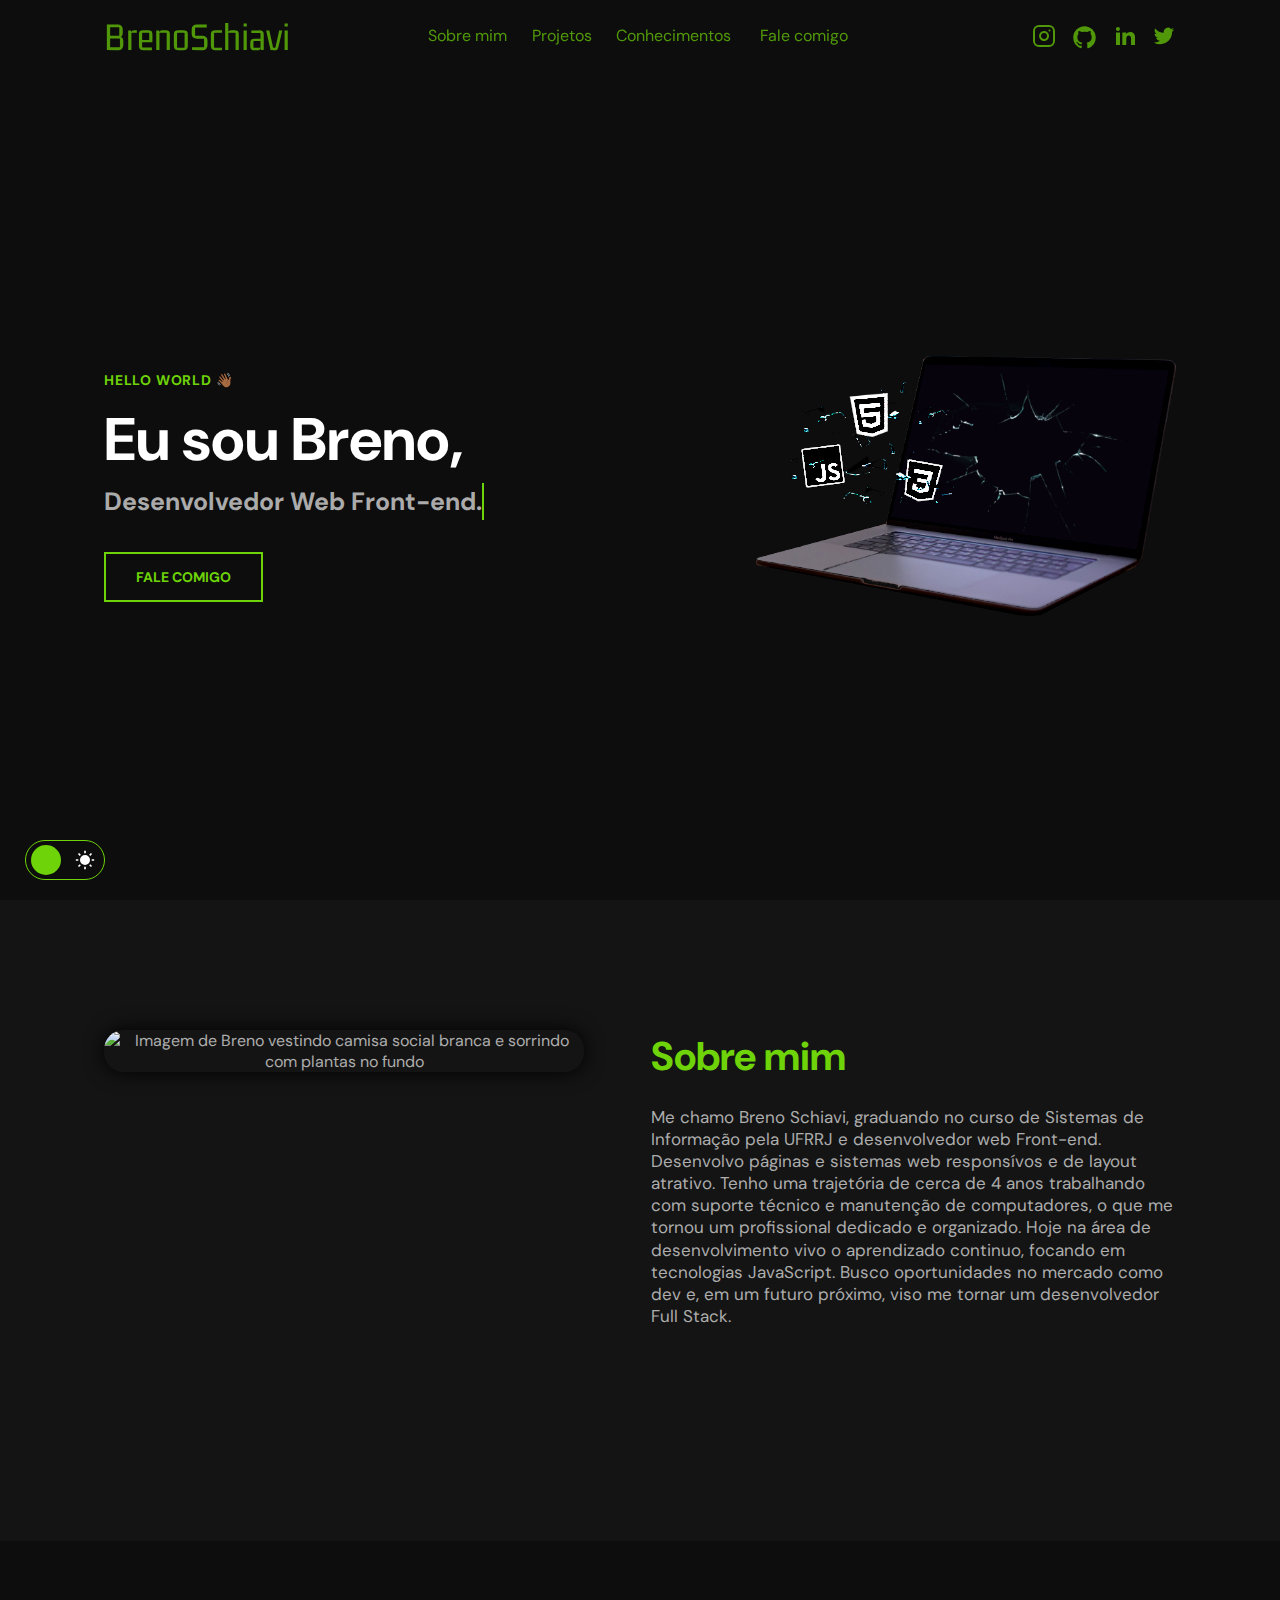
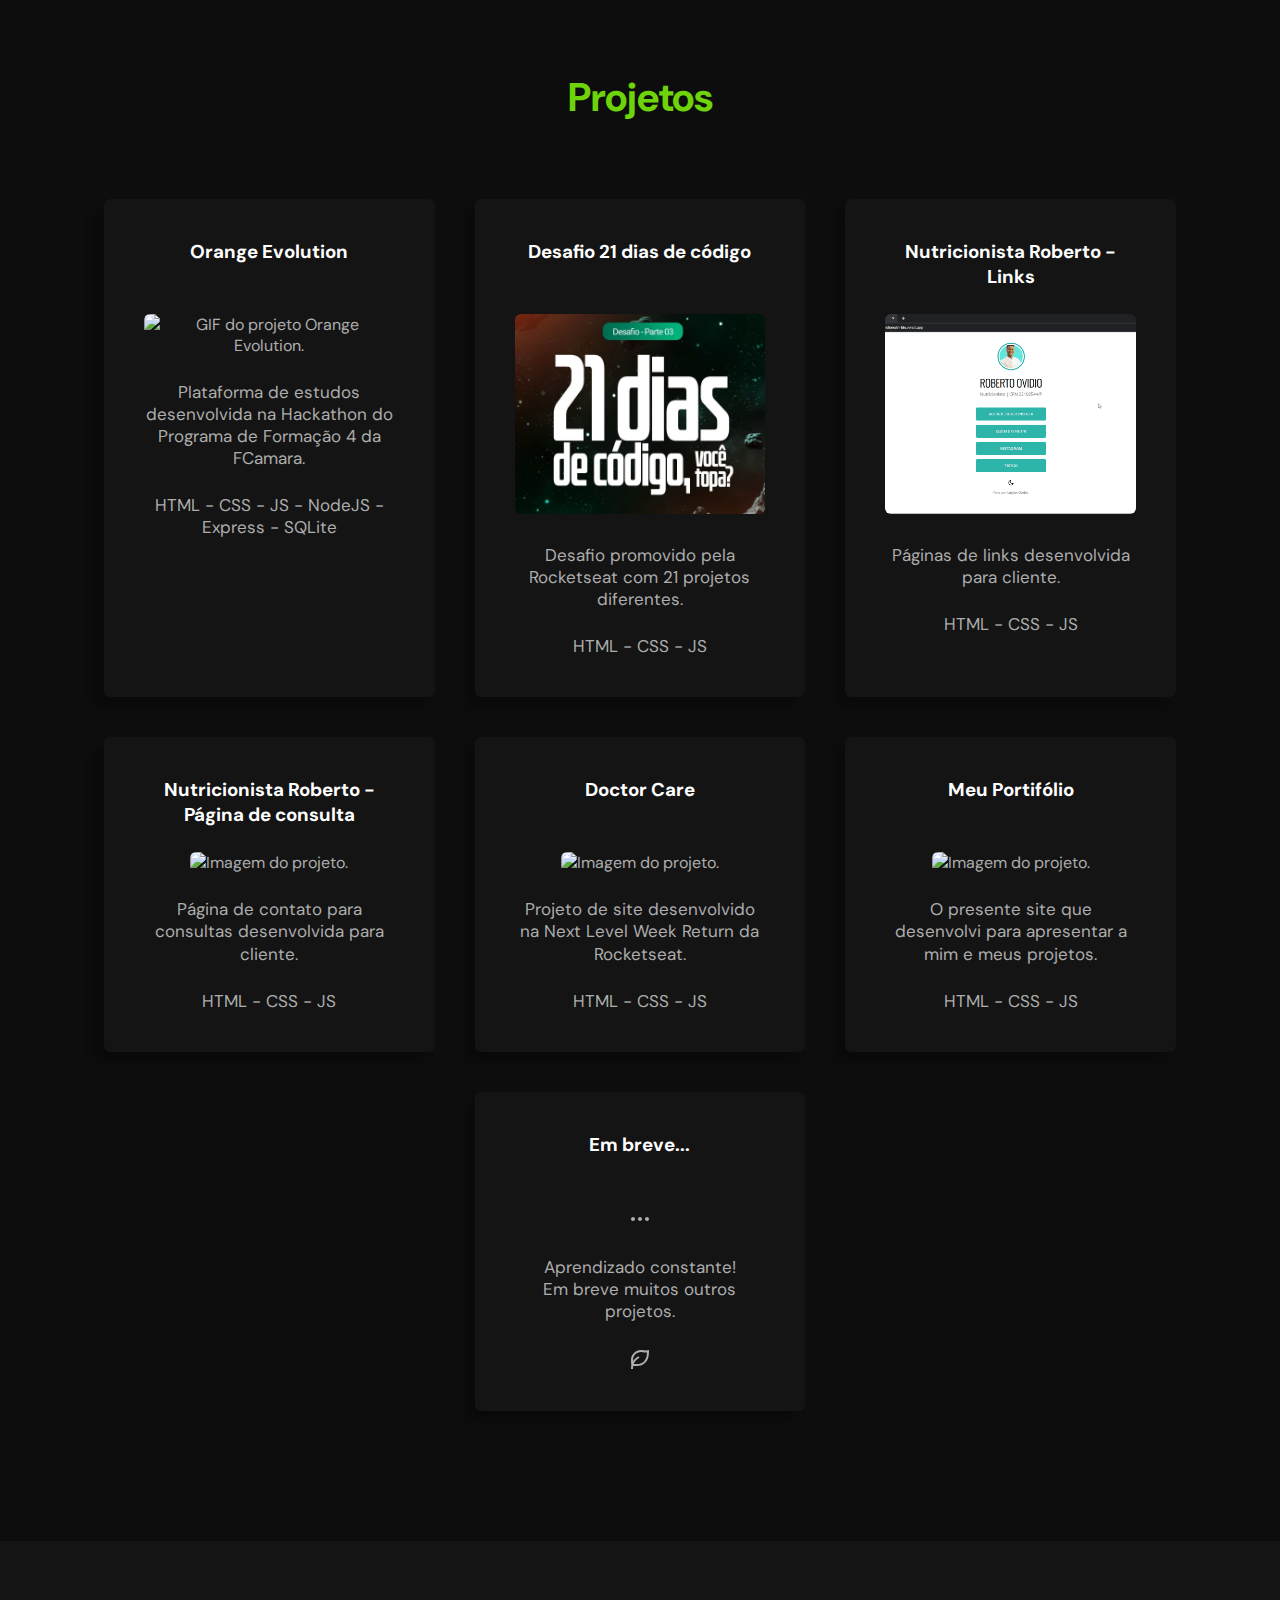
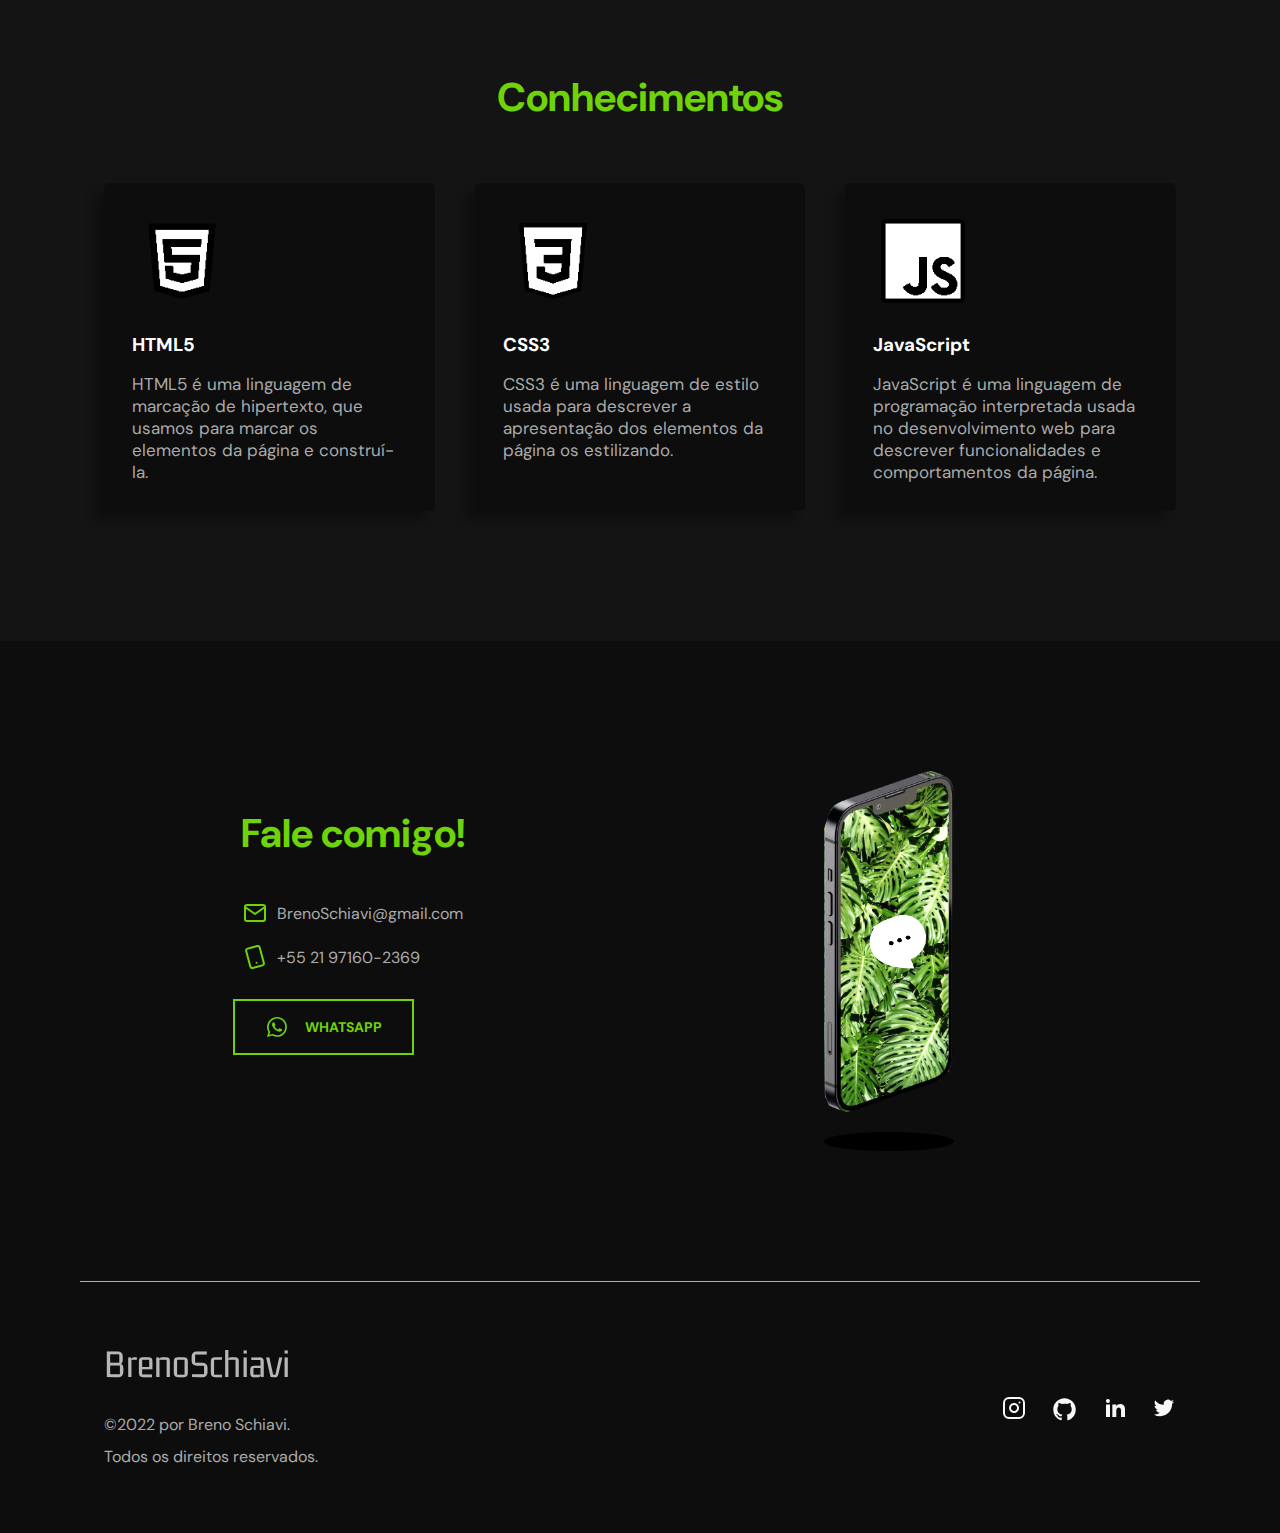
==== index.html @ af9327fa "ls" ====
<!DOCTYPE html>
<html lang="pt-BR">
  <head>
    <link rel="preconnect" href="https://fonts.googleapis.com" />
    <link rel="preconnect" href="https://fonts.gstatic.com" crossorigin />

    <meta charset="UTF-8" />
    <meta name="viewport" content="width=device-width, initial-scale=1.0" />
    <meta http-equiv="X-UA-Compatible" content="IE=edge" />
    <meta name="description" content="Portifólio de Breno Schiavi, desenvolvedor web Front-end" />
    <meta name="author" content="Breno Schiavi" />
    <meta property="og:description" content="Portifólio de Breno Schiavi, desenvolvedor web Front-end" />
    <meta property="og:image" content="C:\Users\breno\GitBreno\brenoschiavi.github.io\portifolio\assets\images" alt="Foto de Perfil" />
    <meta property="og:type" content="website" />
    <meta name="keywords" content="developer, programação, dev, desenvolvedor, programador, html, css, javascript, nodejs, reactjs, react, github, frontend, front-end" />
    <meta name="robots" content="index" />

    <link
      href="https://fonts.googleapis.com/css2?family=DM+Sans&family=Gemunu+Libre:wght@200&display=swap"
      rel="stylesheet"
    />

    <link
      rel="shortcut icon"
      href="./assets/icons/favicon.png"
      type="image/x-icon"
    />
    <link rel="stylesheet" href="./assets/css/style.css" />
    <script src="https://unpkg.com/scrollreveal"></script>
    <script type="module" src="./assets/js/main.js" defer></script>

    <title>Breno // Portifólio</title>
  </head>
  <body>
    <nav id="navigation">
      <div class="wrapper">
        <a class="logo close" href="#home"> BrenoSchiavi </a>

        <div class="menu">
          <ul>
            <li>
              <a id="aboutNav" class="close" href="#about">Sobre mim</a>
            </li>
            <li>
              <a id="projectsNav" class="close" href="#projects">Projetos</a>
            </li>
            <li>
              <a id="knowledgeNav" class="close" href="#knowledge"
                >Conhecimentos</a
              >
            </li>
            <li>
              <a id="contactNav" class="close" href="#contact">Fale comigo</a>
            </li>
          </ul>

          <ul class="social-links">
            <li>
              <a
                href="https://instagram.com/BrenoSchiavi"
                title="Instagram"
                target="_blank"
                ><svg
                  width="24"
                  height="24"
                  viewBox="0 0 24 24"
                  fill="none"
                  xmlns="http://www.w3.org/2000/svg"
                >
                  <path
                    d="M17 1.99997H7C4.23858 1.99997 2 4.23855 2 6.99997V17C2 19.7614 4.23858 22 7 22H17C19.7614 22 22 19.7614 22 17V6.99997C22 4.23855 19.7614 1.99997 17 1.99997Z"
                    stroke="#FFFAF1"
                    stroke-width="2"
                    stroke-linecap="round"
                    stroke-linejoin="round"
                  />
                  <path
                    d="M15.9997 11.3701C16.1231 12.2023 15.981 13.0523 15.5935 13.7991C15.206 14.5459 14.5929 15.1515 13.8413 15.5297C13.0898 15.908 12.2382 16.0397 11.4075 15.906C10.5768 15.7723 9.80947 15.3801 9.21455 14.7852C8.61962 14.1903 8.22744 13.4229 8.09377 12.5923C7.96011 11.7616 8.09177 10.91 8.47003 10.1584C8.84829 9.40691 9.45389 8.7938 10.2007 8.4063C10.9475 8.0188 11.7975 7.87665 12.6297 8.00006C13.4786 8.12594 14.2646 8.52152 14.8714 9.12836C15.4782 9.73521 15.8738 10.5211 15.9997 11.3701Z"
                    stroke="#FFFAF1"
                    stroke-width="2"
                    stroke-linecap="round"
                    stroke-linejoin="round"
                  />
                  <path
                    d="M17.5 6.49997H17.51"
                    stroke="#FFFAF1"
                    stroke-width="2"
                    stroke-linecap="round"
                    stroke-linejoin="round"
                  />
                </svg>
              </a>
            </li>
            <li>
              <a
                href="https://github.com/BrenoSchiavi"
                title="Github"
                target="_blank"
                ><svg
                  xmlns="http://www.w3.org/2000/svg"
                  viewBox="0 0 24 24"
                  width="24"
                  height="24"
                >
                  <path fill="none" d="M0 0h24v24H0z" />
                  <path
                    d="M12 2C6.475 2 2 6.475 2 12a9.994 9.994 0 0 0 6.838 9.488c.5.087.687-.213.687-.476 0-.237-.013-1.024-.013-1.862-2.512.463-3.162-.612-3.362-1.175-.113-.288-.6-1.175-1.025-1.413-.35-.187-.85-.65-.013-.662.788-.013 1.35.725 1.538 1.025.9 1.512 2.338 1.087 2.912.825.088-.65.35-1.087.638-1.337-2.225-.25-4.55-1.113-4.55-4.938 0-1.088.387-1.987 1.025-2.688-.1-.25-.45-1.275.1-2.65 0 0 .837-.262 2.75 1.026a9.28 9.28 0 0 1 2.5-.338c.85 0 1.7.112 2.5.337 1.912-1.3 2.75-1.024 2.75-1.024.55 1.375.2 2.4.1 2.65.637.7 1.025 1.587 1.025 2.687 0 3.838-2.337 4.688-4.562 4.938.362.312.675.912.675 1.85 0 1.337-.013 2.412-.013 2.75 0 .262.188.574.688.474A10.016 10.016 0 0 0 22 12c0-5.525-4.475-10-10-10z"
                    fill="rgba(255,255,255,1)"
                  />
                </svg>
              </a>
            </li>
            <li>
              <a
                href="https://linkedin.com/in/BrenoSchiavi"
                title="LinkedIn"
                target="_blank"
                ><svg
                  xmlns="http://www.w3.org/2000/svg"
                  viewBox="0 0 24 24"
                  width="24"
                  height="24"
                >
                  <path fill="none" d="M0 0h24v24H0z" />
                  <path
                    d="M6.94 5a2 2 0 1 1-4-.002 2 2 0 0 1 4 .002zM7 8.48H3V21h4V8.48zm6.32 0H9.34V21h3.94v-6.57c0-3.66 4.77-4 4.77 0V21H22v-7.93c0-6.17-7.06-5.94-8.72-2.91l.04-1.68z"
                    fill="rgba(255,255,255,1)"
                  />
                </svg>
              </a>
            </li>
            <li>
              <a
                href="https://twitter.com/BrenoSchiavi"
                title="Twitter"
                target="_blank"
                ><svg
                  xmlns="http://www.w3.org/2000/svg"
                  viewBox="0 0 24 24"
                  width="24"
                  height="24"
                >
                  <path fill="none" d="M0 0h24v24H0z" />
                  <path
                    d="M22.162 5.656a8.384 8.384 0 0 1-2.402.658A4.196 4.196 0 0 0 21.6 4c-.82.488-1.719.83-2.656 1.015a4.182 4.182 0 0 0-7.126 3.814 11.874 11.874 0 0 1-8.62-4.37 4.168 4.168 0 0 0-.566 2.103c0 1.45.738 2.731 1.86 3.481a4.168 4.168 0 0 1-1.894-.523v.052a4.185 4.185 0 0 0 3.355 4.101 4.21 4.21 0 0 1-1.89.072A4.185 4.185 0 0 0 7.97 16.65a8.394 8.394 0 0 1-6.191 1.732 11.83 11.83 0 0 0 6.41 1.88c7.693 0 11.9-6.373 11.9-11.9 0-.18-.005-.362-.013-.54a8.496 8.496 0 0 0 2.087-2.165z"
                    fill="rgba(255,255,255,1)"
                  />
                </svg>
              </a>
            </li>
          </ul>
        </div>

        <button
          aria-expanded="false"
          aria-label="Abrir menu"
          class="open-menu open"
        >
          <svg
            width="40"
            height="40"
            viewBox="0 0 40 40"
            fill="none"
            xmlns="http://www.w3.org/2000/svg"
          >
            <path
              d="M10 20H30"
              stroke="#00856F"
              stroke-width="2"
              stroke-linecap="round"
              stroke-linejoin="round"
            />
            <path
              d="M10 12H30"
              stroke="#00856F"
              stroke-width="2"
              stroke-linecap="round"
              stroke-linejoin="round"
            />
            <path
              d="M18 28L30 28"
              stroke="#00856F"
              stroke-width="2"
              stroke-linecap="round"
              stroke-linejoin="round"
            />
          </svg>
        </button>

        <button
          aria-expanded="true"
          aria-label="Fechar menu"
          class="close-menu close"
        >
          <svg
            width="40"
            height="40"
            viewBox="0 0 40 40"
            fill="none"
            xmlns="http://www.w3.org/2000/svg"
          >
            <path
              d="M30 10L10 30M10 10L30 30"
              stroke="#FFFAF1"
              stroke-width="2"
              stroke-linecap="round"
              stroke-linejoin="round"
            />
          </svg>
        </button>
      </div>
    </nav>

    <section id="home">
      <div class="wrapper">
        <div class="col-a">
          <header>
            <h4>Hello world 👋🏾</h4>
            <h1>Eu sou Breno,</h1>
          </header>
          <div class="content">
            <p class="line typing">Desenvolvedor Web Front-end.</p>
            <a class="button" href="#contact"> Fale comigo </a>
          </div>
        </div>

        <div class="col-b">
          <img
            src="assets/images/notebook.png"
            alt="Imagem de um notebook."
            id="notebook-1"
          />
          <img
            src="assets/images/notebook-2.png"
            alt="Imagem de um notebook com tela quebrada"
            id="notebook-2"
          />
          <img
            src="assets/images/notebook-2-white.png"
            alt="Imagem de um notebook com tela quebrada"
            id="notebook-2-white"
          />
          <img
            src="./assets/images/vidro.png"
            alt="Imagem de estilhaços de vidro com os ícones de HTML5, CSS3 e JavaScript por cima."
            id="vidro"
          />
        </div>
      </div>
    </section>

    <section id="about">
      <div class="wrapper">
        <div class="col-a">
          <header>
            <h2>Sobre mim</h2>
          </header>
          <div class="content">
            <p>
              Me chamo Breno Schiavi, graduando no curso de Sistemas de
              Informação pela UFRRJ e desenvolvedor web Front-end. Desenvolvo páginas e sistemas web responsívos e de layout atrativo. Tenho uma trajetória de cerca de 4 anos
              trabalhando com suporte técnico e manutenção de computadores, o
              que me tornou um profissional dedicado e organizado. Hoje na área de desenvolvimento vivo o aprendizado continuo, focando em tecnologias JavaScript. Busco oportunidades no mercado como dev e, em um futuro próximo, viso me tornar um desenvolvedor Full Stack.
            </p>
          </div>
        </div>

        <div class="col-b">
          <img
            src="./assets/images/imagem-de-Breno-vestindo-camisa-social-branca-e-sorrindo-com-plantas-no-fundo.png"
            alt="Imagem de Breno vestindo camisa social branca e sorrindo com plantas no fundo"
          />
        </div>
      </div>
    </section>

    <section id="projects">
      <div class="wrapper"></div>
    </section>

    <section id="knowledge">
      <div class="wrapper">
        <header>
          <h2>Conhecimentos</h2>
        </header>
        <div class="content">
          <div class="cards">
            <div class="card">
              <img src="./assets/images/html.png" alt="Ícone do HTML5." />

              <h3>HTML5</h3>
              <p>
                HTML5 é uma linguagem de marcação de hipertexto, que usamos para
                marcar os elementos da página e construí-la.
              </p>
            </div>
            <div class="card">
              <img src="./assets/images/css.png" alt="Ícone do CSS3." />

              <h3>CSS3</h3>
              <p>
                CSS3 é uma linguagem de estilo usada para descrever a
                apresentação dos elementos da página os estilizando.
              </p>
            </div>
            <div class="card">
              <img src="./assets/images/js.png" alt="Ícone do Javascript." />

              <h3>JavaScript</h3>
              <p>
                JavaScript é uma linguagem de programação interpretada usada no
                desenvolvimento web para descrever funcionalidades e
                comportamentos da página.
              </p>
            </div>
          </div>
        </div>
      </div>
    </section>

    <section id="contact">
      <div class="wrapper">
        <div class="col-a">
          <header>
            <h2>Fale comigo!</h2>
          </header>
          <div class="content">
            <ul>
              <li>
                <a href="mailto: BrenoSchiavi@gmail.com" title="Enviar e-mail">
                  <svg
                    width="24"
                    height="24"
                    viewBox="0 0 24 24"
                    fill="none"
                    xmlns="http://www.w3.org/2000/svg"
                  >
                    <path
                      d="M4 4H20C21.1 4 22 4.9 22 6V18C22 19.1 21.1 20 20 20H4C2.9 20 2 19.1 2 18V6C2 4.9 2.9 4 4 4Z"
                      stroke="#00856F"
                      stroke-width="2"
                      stroke-linecap="round"
                      stroke-linejoin="round"
                    />
                    <path
                      d="M22 6L12 13L2 6"
                      stroke="#00856F"
                      stroke-width="2"
                      stroke-linecap="round"
                      stroke-linejoin="round"
                    />
                  </svg>

                  BrenoSchiavi@gmail.com
                </a>
              </li>
              <li>
                <a href="tel:+5521971602369" title="Fazer ligação"
                  ><img
                    src="./assets/icons/celular.svg"
                    alt="Ícone de celular."
                    id="cel"
                  />
                  +55 21 97160-2369</a
                >
              </li>
            </ul>

            <a
              class="button"
              title="Me chama no zap!"
              href="https://api.whatsapp.com/send?phone=5521971602369&text=Fala,%20Breno!%20Vim%20do%20teu%20portifólio,%20quero%20trabalhar%20contigo!"
              target="_blank"
            >
              <svg
                width="24"
                height="24"
                viewBox="0 0 24 24"
                fill="none"
                xmlns="http://www.w3.org/2000/svg"
              >
                <path
                  d="M16.6 14.0001C16.4 13.9001 15.1 13.3001 14.9 13.2001C14.7 13.1001 14.5 13.1001 14.3 13.3001C14.1 13.5001 13.7 14.1001 13.5 14.3001C13.4 14.5001 13.2 14.5001 13 14.4001C12.3 14.1001 11.6 13.7001 11 13.2001C10.5 12.7001 10 12.1001 9.6 11.5001C9.5 11.3001 9.6 11.1001 9.7 11.0001C9.8 10.9001 9.9 10.7001 10.1 10.6001C10.2 10.5001 10.3 10.3001 10.3 10.2001C10.4 10.1001 10.4 9.9001 10.3 9.8001C10.2 9.7001 9.7 8.5001 9.5 8.0001C9.4 7.3001 9.2 7.3001 9 7.3001C8.9 7.3001 8.7 7.3001 8.5 7.3001C8.3 7.3001 8 7.5001 7.9 7.6001C7.3 8.2001 7 8.9001 7 9.7001C7.1 10.6001 7.4 11.5001 8 12.3001C9.1 13.9001 10.5 15.2001 12.2 16.0001C12.7 16.2001 13.1 16.4001 13.6 16.5001C14.1 16.7001 14.6 16.7001 15.2 16.6001C15.9 16.5001 16.5 16.0001 16.9 15.4001C17.1 15.0001 17.1 14.6001 17 14.2001C17 14.2001 16.8 14.1001 16.6 14.0001ZM19.1 4.9001C15.2 1.0001 8.9 1.0001 5 4.9001C1.8 8.1001 1.2 13.0001 3.4 16.9001L2 22.0001L7.3 20.6001C8.8 21.4001 10.4 21.8001 12 21.8001C17.5 21.8001 21.9 17.4001 21.9 11.9001C22 9.3001 20.9 6.8001 19.1 4.9001ZM16.4 18.9001C15.1 19.7001 13.6 20.2001 12 20.2001C10.5 20.2001 9.1 19.8001 7.8 19.1001L7.5 18.9001L4.4 19.7001L5.2 16.7001L5 16.4001C2.6 12.4001 3.8 7.4001 7.7 4.9001C11.6 2.4001 16.6 3.7001 19 7.5001C21.4 11.4001 20.3 16.5001 16.4 18.9001Z"
                  fill="white"
                />
              </svg>
              WhatsApp
            </a>
          </div>
        </div>

        <div class="col-b">
          <img src="./assets/images/celular-2.png" alt="Ícone de celular." />
        </div>
      </div>
    </section>

    <a id="backToTopButton" title="Voltar ao topo" href="#home">
      <svg
        width="40"
        height="40"
        viewBox="0 0 40 40"
        fill="none"
        xmlns="http://www.w3.org/2000/svg"
      >
        <circle cx="20" cy="20" r="20" fill="#00856F" />
        <path
          d="M20 27V13"
          stroke="white"
          stroke-width="2"
          stroke-linecap="round"
          stroke-linejoin="round"
        />
        <path
          d="M13 20L20 13L27 20"
          stroke="white"
          stroke-width="2"
          stroke-linecap="round"
          stroke-linejoin="round"
        />
      </svg>
    </a>

    <footer>
      <div class="wrapper">
        <div class="col-a">
          <a class="logo" href="#home"> BrenoSchiavi </a>

          <p>
            ©2022 por Breno Schiavi. <br />
            Todos os direitos reservados.
          </p>
        </div>

        <div class="col-b">
          <ul class="social-links">
            <li>
              <a
                href="https://instagram.com/BrenoSchiavi"
                title="Instagram"
                target="_blank"
                ><svg
                  width="24"
                  height="24"
                  viewBox="0 0 24 24"
                  fill="none"
                  xmlns="http://www.w3.org/2000/svg"
                >
                  <path
                    d="M17 1.99997H7C4.23858 1.99997 2 4.23855 2 6.99997V17C2 19.7614 4.23858 22 7 22H17C19.7614 22 22 19.7614 22 17V6.99997C22 4.23855 19.7614 1.99997 17 1.99997Z"
                    stroke="#FFFAF1"
                    stroke-width="2"
                    stroke-linecap="round"
                    stroke-linejoin="round"
                  />
                  <path
                    d="M15.9997 11.3701C16.1231 12.2023 15.981 13.0523 15.5935 13.7991C15.206 14.5459 14.5929 15.1515 13.8413 15.5297C13.0898 15.908 12.2382 16.0397 11.4075 15.906C10.5768 15.7723 9.80947 15.3801 9.21455 14.7852C8.61962 14.1903 8.22744 13.4229 8.09377 12.5923C7.96011 11.7616 8.09177 10.91 8.47003 10.1584C8.84829 9.40691 9.45389 8.7938 10.2007 8.4063C10.9475 8.0188 11.7975 7.87665 12.6297 8.00006C13.4786 8.12594 14.2646 8.52152 14.8714 9.12836C15.4782 9.73521 15.8738 10.5211 15.9997 11.3701Z"
                    stroke="#FFFAF1"
                    stroke-width="2"
                    stroke-linecap="round"
                    stroke-linejoin="round"
                  />
                  <path
                    d="M17.5 6.49997H17.51"
                    stroke="#FFFAF1"
                    stroke-width="2"
                    stroke-linecap="round"
                    stroke-linejoin="round"
                  />
                </svg>
              </a>
            </li>
            <li>
              <a
                href="https://github.com/BrenoSchiavi"
                title="Github"
                target="_blank"
                ><svg
                  xmlns="http://www.w3.org/2000/svg"
                  viewBox="0 0 24 24"
                  width="24"
                  height="24"
                >
                  <path fill="none" d="M0 0h24v24H0z" />
                  <path
                    d="M12 2C6.475 2 2 6.475 2 12a9.994 9.994 0 0 0 6.838 9.488c.5.087.687-.213.687-.476 0-.237-.013-1.024-.013-1.862-2.512.463-3.162-.612-3.362-1.175-.113-.288-.6-1.175-1.025-1.413-.35-.187-.85-.65-.013-.662.788-.013 1.35.725 1.538 1.025.9 1.512 2.338 1.087 2.912.825.088-.65.35-1.087.638-1.337-2.225-.25-4.55-1.113-4.55-4.938 0-1.088.387-1.987 1.025-2.688-.1-.25-.45-1.275.1-2.65 0 0 .837-.262 2.75 1.026a9.28 9.28 0 0 1 2.5-.338c.85 0 1.7.112 2.5.337 1.912-1.3 2.75-1.024 2.75-1.024.55 1.375.2 2.4.1 2.65.637.7 1.025 1.587 1.025 2.687 0 3.838-2.337 4.688-4.562 4.938.362.312.675.912.675 1.85 0 1.337-.013 2.412-.013 2.75 0 .262.188.574.688.474A10.016 10.016 0 0 0 22 12c0-5.525-4.475-10-10-10z"
                    fill="rgba(255,255,255,1)"
                  />
                </svg>
              </a>
            </li>
            <li>
              <a
                href="https://linkedin.com/in/BrenoSchiavi"
                title="LinkedIn"
                target="_blank"
                ><svg
                  xmlns="http://www.w3.org/2000/svg"
                  viewBox="0 0 24 24"
                  width="24"
                  height="24"
                >
                  <path fill="none" d="M0 0h24v24H0z" />
                  <path
                    d="M6.94 5a2 2 0 1 1-4-.002 2 2 0 0 1 4 .002zM7 8.48H3V21h4V8.48zm6.32 0H9.34V21h3.94v-6.57c0-3.66 4.77-4 4.77 0V21H22v-7.93c0-6.17-7.06-5.94-8.72-2.91l.04-1.68z"
                    fill="rgba(255,255,255,1)"
                  />
                </svg>
              </a>
            </li>
            <li>
              <a
                href="https://twitter.com/BrenoSchiavi"
                title="Twitter"
                target="_blank"
                ><svg
                  xmlns="http://www.w3.org/2000/svg"
                  viewBox="0 0 24 24"
                  width="24"
                  height="24"
                >
                  <path fill="none" d="M0 0h24v24H0z" />
                  <path
                    d="M22.162 5.656a8.384 8.384 0 0 1-2.402.658A4.196 4.196 0 0 0 21.6 4c-.82.488-1.719.83-2.656 1.015a4.182 4.182 0 0 0-7.126 3.814 11.874 11.874 0 0 1-8.62-4.37 4.168 4.168 0 0 0-.566 2.103c0 1.45.738 2.731 1.86 3.481a4.168 4.168 0 0 1-1.894-.523v.052a4.185 4.185 0 0 0 3.355 4.101 4.21 4.21 0 0 1-1.89.072A4.185 4.185 0 0 0 7.97 16.65a8.394 8.394 0 0 1-6.191 1.732 11.83 11.83 0 0 0 6.41 1.88c7.693 0 11.9-6.373 11.9-11.9 0-.18-.005-.362-.013-.54a8.496 8.496 0 0 0 2.087-2.165z"
                    fill="rgba(255,255,255,1)"
                  />
                </svg>
              </a>
            </li>
          </ul>
        </div>
      </div>
    </footer>

    <div id="toggle">
      <input type="checkbox" id="sw-checkbox" />
      <label for="sw-checkbox" title="Mudar tema">
        <svg
          xmlns="http://www.w3.org/2000/svg"
          viewBox="0 0 24 24"
          width="20"
          height="20"
        >
          <path fill="none" d="M0 0h24v24H0z" />
          <path
            d="M11.38 2.019a7.5 7.5 0 1 0 10.6 10.6C21.662 17.854 17.316 22 12.001 22 6.477 22 2 17.523 2 12c0-5.315 4.146-9.661 9.38-9.981z"
          />
        </svg>
        <svg
          xmlns="http://www.w3.org/2000/svg"
          viewBox="0 0 24 24"
          width="20"
          height="20"
        >
          <path fill="none" d="M0 0h24v24H0z" />
          <path
            d="M12 18a6 6 0 1 1 0-12 6 6 0 0 1 0 12zM11 1h2v3h-2V1zm0 19h2v3h-2v-3zM3.515 4.929l1.414-1.414L7.05 5.636 5.636 7.05 3.515 4.93zM16.95 18.364l1.414-1.414 2.121 2.121-1.414 1.414-2.121-2.121zm2.121-14.85l1.414 1.415-2.121 2.121-1.414-1.414 2.121-2.121zM5.636 16.95l1.414 1.414-2.121 2.121-1.414-1.414 2.121-2.121zM23 11v2h-3v-2h3zM4 11v2H1v-2h3z"
            fill="rgba(255,255,255,1)"
          />
        </svg>
      </label>
    </div>
  </body>
</html>
---- assets/css/style.css ----
/*===== GERAL ===============================================*/

* {
  margin: 0;
  padding: 0;
  box-sizing: border-box;

  font-family: "DM Sans", sans-serif;
}

:root {
  --hue: 90;
  --primary-color: hsl(var(--hue), 92%, 43%);
  --primary-hover: hsl(var(--hue), 92%, 33%);
  --secundary-color: hsl(0, 0%, 5%);
  --third-color: hsla(0, 0%, 100%, 0.1);
  --bg-color: hsl(0, 0%, 8%);

  --headline: hsl(0, 0%, 100%);
  --paragraph: hsla(0, 0%, 100%, 0.658);
  --paragraph-2: hsl(calc(var(--hue) + 10), 14%, 97%);

  font-size: 62.5%;

  --nav-height: 7.2rem;
}

html {
  scroll-behavior: smooth;
}

html,
body {
  width: 100%;
  height: 100%;
}

body {
  font-size: 1.6rem;
  text-align: center;

  overflow: overlay;

  background-color: var(--bg-color);
}

body.light-mode {
  --secundary-color: rgb(229, 229, 229);
  --third-color: hwb(0 48% 52% / 0.356);
  --bg-color: rgb(241, 241, 241);

  --headline: hsl(0, 0%, 0%);
  --paragraph: rgb(32, 32, 32);
  --paragraph-2: hsl(calc(var(--hue) + 10), 14%, 3%);
}

::-webkit-scrollbar {
  width: 0.8rem;
}

::-webkit-scrollbar-track {
  border-radius: 1rem;
  background: var(--bg-color);
}

::-webkit-scrollbar-thumb {
  border-radius: 1rem;
  background: var(--paragraph);
}

.wrapper {
  width: min(50rem, 100%);

  margin-inline: auto;
  padding-inline: 2.4rem;
}

ul {
  list-style: none;
}

a {
  text-decoration: none;
}

img {
  max-width: 100%;
  color: var(--paragraph);
}

section {
  padding-block: 10rem;
  padding-inline: 2rem;
}

section h4 {
  font-size: 1.4rem;
  font-weight: 700;
  line-height: 150%;
  letter-spacing: 0.08rem;
  color: var(--primary-color);
  text-transform: uppercase;

  margin-bottom: 1.6rem;
}

section header h2 {
  font-size: 3rem;
  line-height: 3.9rem;

  color: var(--primary-color);
}

section h3 {
  color: var(--headline);
}

section p,
section span {
  font-weight: 400;
  font-size: 1.7rem;
  line-height: 130%;

  color: var(--paragraph);
}

.button {
  background: none;
  border: 0.2rem solid var(--primary-color);

  margin-bottom: 6rem;
  padding: 1.4rem 3rem;

  width: fit-content;

  color: var(--primary-color);
  font-size: 1.4rem;
  font-weight: 700;
  text-transform: uppercase;
  text-decoration: none;

  display: flex;
  align-items: center;
  justify-content: center;
  gap: 1.6rem;

  position: relative;

  transition: 400ms;
}

body.light-mode .button,
body.light-mode #home h4 {
  filter: brightness(0.8);
}

.button:hover {
  color: #fff;
  background-color: var(--primary-hover);
  border: 0.2rem solid var(--primary-hover);
  cursor: pointer;
}

body.light-mode .button:hover {
  filter: none;
}

/* SOCIAL LINKS */

.social-links {
  display: flex;
  align-items: center;
  justify-content: center;
  gap: 2.5rem;
}

.social-links li {
  height: 3rem;
}

.social-links svg {
  margin-top: 0.3rem;
  transition: 300ms;
}

.social-links li:nth-child(2) svg {
  width: 2.7rem;
  height: 2.7rem;
}

.social-links svg:hover {
  margin-top: 0;
  margin-bottom: 0.3rem;
}

body .social-links li svg path {
  transition: 200ms;
}

body nav#navigation .social-links li:nth-child(1) svg:hover path,
body .social-links li:nth-child(1) svg:hover path {
  stroke: #ff377a;
}

body .social-links li:nth-child(2) svg:hover path:nth-child(2),
body nav#navigation .social-links li:nth-child(2) svg:hover path:nth-child(2) {
  fill: #fff;
}

body.light-mode .social-links li:nth-child(2) svg:hover path:nth-child(2),
body.light-mode
  nav#navigation
  .social-links
  li:nth-child(2)
  svg:hover
  path:nth-child(2) {
  fill: #000;
}

body .social-links li:nth-child(3) svg:hover path:nth-child(2),
body nav#navigation .social-links li:nth-child(3) svg:hover path:nth-child(2) {
  fill: #0a66c2;
}

body .social-links li:nth-child(4) svg:hover path:nth-child(2),
body nav#navigation .social-links li:nth-child(4) svg:hover path:nth-child(2) {
  fill: #00abf0;
}

/* == == */

#projects .card circle {
  fill: var(--secundary-color);
}

#backToTopButton circle {
  fill: var(--primary-color);
}

#contact li path,
#navigation button.open-menu path[stroke*="#00856F"] {
  stroke: var(--primary-color);
}

#navigation.scroll button.open-menu path[stroke*="#00856F"] {
  stroke: var(--paragraph-2);
}

/*===== NAVIGATION ===================================*/

nav {
  width: 100vw;
  height: var(--nav-height);

  display: flex;

  position: fixed;
  top: 0;
  z-index: 100;
}

nav .wrapper {
  display: flex;
  align-items: center;
  justify-content: space-between;
}

nav.scroll {
  background: rgba(0, 0, 0, 0.5);
  backdrop-filter: blur(1rem);
  -webkit-backdrop-filter: blur(1rem);
}

body.light-mode nav.scroll {
  background: rgba(151, 151, 151, 0.5);
}

/* LOGO */

a.logo {
  font-family: "Gemunu Libre", sans-serif;
  font-size: 3rem;
  opacity: 0.7;
}

nav#navigation a.logo {
  color: var(--primary-color);
}

body.light-mode nav#navigation a.logo,
body.light-mode footer a.logo {
  font-weight: bold;
}

footer a.logo,
nav#navigation.scroll a.logo,
body.menu-expanded nav#navigation a.logo,
body.light-mode.menu-expanded nav#navigation.scroll a.logo {
  color: #fff;
}

body.menu-expanded nav#navigation a.logo {
  opacity: 1;
}

body.light-mode nav#navigation a.logo {
  filter: brightness(0.8);
}

body.light-mode footer a.logo,
body.light-mode nav#navigation.scroll a.logo {
  color: #000;
}

/* == == */

nav#navigation .menu ul li a {
  color: #fff;
}

nav button {
  background: none;
  border: none;
  cursor: pointer;
}

nav .menu,
nav .close-menu {
  position: fixed;
}

/*===== MENU-EXPANDED ==========================================*/

body.menu-expanded {
  overflow: hidden;
}

body.menu-expanded nav#navigation.scroll {
  background: none;
  backdrop-filter: none;
}

.menu,
.close-menu,
body.menu-expanded .open-menu {
  opacity: 0;
  visibility: hidden;
}

body.menu-expanded .menu,
body.menu-expanded .close-menu {
  opacity: 1;
  visibility: visible;
}

.menu {
  transform: translateX(100%);
}

body.menu-expanded .menu,
body.menu-expanded nav.scroll .menu {
  top: 0;
  left: 0;

  background: rgba(0, 0, 0, 0.7);
  backdrop-filter: blur(1rem);
  -webkit-backdrop-filter: blur(1rem);

  width: 100vw;
  height: 100vh;

  padding-top: var(--nav-height);

  transition: transform 300ms;
  transform: translateX(0);
}

.menu ul:nth-child(1) {
  display: flex;
  flex-direction: column;
  gap: 3rem;

  margin: 8rem 0 10rem 0;

  font-weight: 700;
  font-size: 2rem;
  line-height: 3.1rem;
}

body.menu-expanded nav .logo,
body.menu-expanded button {
  position: relative;
  z-index: 100;
}

body.menu-expanded button path {
  stroke: white;
}

/*===== HOME ===================================*/

#home {
  height: 100vh;
  min-height: calc(60rem + var(--nav-height));
  padding-block: 0;

  background-color: var(--secundary-color);

  display: flex;
  align-items: center;
}

#home .wrapper {
  height: 53rem;

  display: flex;
  flex-direction: column;
  align-items: center;
  justify-content: center;
  gap: 6rem;

  position: relative;
}

#home h1 {
  font-size: 4.5rem;
  color: var(--headline);
  line-height: 110%;

  margin-bottom: 1rem;
}

#home p {
  display: inline-flex;

  font-size: 1.8rem;
  line-height: 150%;
  font-weight: bold;

  margin-bottom: 3.2rem;
}

#home .line {
  border-right: 0.2rem solid var(--primary-color);
  white-space: nowrap;
  overflow: hidden;
}

#home .typing {
  animation: line-typing 500ms steps(40) infinite normal,
    typing 2s steps(40) 1.4s normal backwards;
}

@keyframes typing {
  from {
    width: 0;
  }
  to {
    width: 27.5rem;
  }
}

@keyframes line-typing {
  from {
    border-right-color: var(--primary-color);
  }
  to {
    border-right-color: transparent;
  }
}

#home .button {
  margin-inline: auto;
}

#home .col-b {
  display: flex;
  flex-direction: column;
  align-items: center;
  gap: 2rem;

  animation: flutuar 3s infinite backwards;
  position: relative;
}

@keyframes flutuar {
  0% {
    transform: translateY(2rem);
  }
  50% {
    transform: translateY(-2rem);
  }
  100% {
    transform: translateY(2rem);
  }
}

#home .wrapper::before {
  content: "";
  display: block;

  width: 27rem;
  height: 27rem;

  background-color: var(--primary-color);
  border-radius: 100%;

  position: absolute;
  bottom: -3.1rem;
  z-index: -1;

  animation: appear 1s 500ms backwards;
}

#home img {
  width: 30rem;
  min-width: 14.5rem;
  display: block;
  margin-inline: auto;
  filter: contrast(1.2);
}

#home img#notebook-2-white,
body.light-mode #home img#notebook-1,
body.light-mode #home img#notebook-2 {
  visibility: hidden;
  opacity: 0;
  animation: none;
}

#home img#notebook-1 {
  animation: appear 1s 1s backwards;
}

#home img#notebook-2-white {
  position: absolute;
}

body.light-mode #home img#notebook-2-white {
  position: absolute;
  visibility: visible;
  opacity: 1;
}

#home img#notebook-2 {
  position: absolute;
  z-index: 90;
  animation: appear 1s 2s backwards;
}

#home img#vidro {
  position: absolute;
  z-index: 100;
  right: -2rem;
  animation: appear-vidro 1s 2.3s backwards;

  filter: contrast(5);
}

@keyframes appear {
  from {
    opacity: 0;
  }
  to {
    opacity: 1;
  }
}

@keyframes appear-vidro {
  from {
    right: -4rem;
    opacity: 0;
  }
  to {
    right: -2rem;
    opacity: 1;
  }
}

/*===== ABOUT =================================================*/

#about {
  text-align: left;
}

#about .content p {
  margin-block: 2.4rem;
}

#about .content a {
  text-decoration: none;
  color: var(--paragraph);
  font-weight: bold;
}

#about .col-a {
  margin-bottom: 6rem;
}

#about .col-b {
  text-align: left;
}

#about img {
  width: 38rem;

  border-radius: 2rem;
  box-shadow: 0 0 2rem black;

  transition: 600ms;
}

/*===== PROJECTS ===============================================*/

#projects {
  background-color: var(--secundary-color);
}

#projects header {
  margin-bottom: 6rem;
}

#projects header h2 {
  margin-bottom: 1.6rem;
}

#projects header p {
  max-width: 60rem;
  margin: 0 auto 3rem;
  text-align: center;
}

#projects header p a {
  color: var(--paragraph);
  font-weight: bold;
  font-style: italic;
}

#projects header p + a {
  padding: 0.8rem 2rem;
  color: var(--paragraph);

  background-color: var(--third-color);
  border-radius: 0.8rem;

  display: inline-flex;
  justify-content: center;
  gap: 1rem;

  transition: 300ms;
}

#projects header a svg path:nth-child(2) {
  fill: var(--headline);
}

#projects header a:hover {
  filter: brightness(0.7);
}

#projects .cards {
  display: grid;
  grid-template-columns: repeat(1, 1fr);
  gap: 3.2rem;
}

#projects .card {
  padding: 4rem;
  background: var(--bg-color);

  border-radius: 0.6rem;
  box-shadow: -1rem 1rem 1rem rgba(0, 0, 0, 0.267);

  display: flex;
  flex-direction: column;
  align-items: center;
  gap: 2.5rem;

  transition: 400ms;
}

#projects .card:hover {
  background: var(--third-color);
}

#projects .card .img-wrapper {
  width: 100%;
  position: relative;
}

#projects .card img {
  width: 100%;
  height: 20rem;
  object-fit: cover;
  border-radius: 0.6rem;

  transition: 300ms;
}

#projects .card:hover > .img-wrapper img {
  filter: opacity(0.5);
}

#projects .card .buttons {
  visibility: hidden;
  opacity: 0;

  position: absolute;
  left: 0;
  right: 0;
  top: 50%;
  transform: translateY(-50%);

  display: flex;
  justify-content: center;
  gap: 1rem;

  transition: 400ms;
}

#projects .card:hover > .img-wrapper .buttons {
  visibility: visible;
  opacity: 1;
}

#projects .card .buttons a svg {
  width: 4rem;
  height: 4rem;
}

#projects .card .buttons a svg path:nth-child(2) {
  fill: #000;
  transition: 200ms;
}

#projects .card .buttons a:hover svg path:nth-child(2) {
  fill: #fff;
}

#projects .card .buttons a {
  background: #fff;
  border-radius: 50%;

  width: 6rem;
  height: 6rem;

  display: flex;
  justify-content: center;
  align-items: center;

  transition: 500ms;
}

#projects .card .buttons a:hover {
  background-color: #000;
  cursor: pointer;
}

#projects .card .buttons a:hover > svg {
  fill: #fff;
}

#projects .card:nth-child(8) svg path:nth-child(2) {
  fill: var(--paragraph);
}

#projects .button {
  margin: 6rem auto 0;
}

/*===== KNOWLEDGE ===============================================*/

#knowledge header h2 {
  margin-bottom: 6rem;
}

#knowledge .cards {
  display: flex;
  flex-direction: column;
  gap: 3.2rem;
}

#knowledge .card {
  padding: 2.8rem;
  text-align: left;

  background: var(--secundary-color);

  border-radius: 0.6rem;
  box-shadow: -1rem 1rem 1rem rgba(0, 0, 0, 0.267);

  transition: 400ms;
}

#knowledge .card:hover {
  background: var(--third-color);
}

#knowledge .card h3 {
  margin-block: 1.6rem;
}

#knowledge .card img {
  width: 10rem;
}

/*===== CONTACT ===============================================*/

#contact {
  text-align: left;
  background-color: var(--secundary-color);
}

#contact .col-a {
  display: flex;
  flex-direction: column;
  align-items: center;

  margin-bottom: 2rem;
}

#contact .col-a .content {
  display: flex;
  flex-direction: column;
  align-items: center;
}

#contact header {
  margin-bottom: 3.2rem;
}

#contact ul {
  margin-bottom: 2rem;
}

#contact ul a,
#about .content a:nth-child(2) {
  width: fit-content;

  text-decoration: none;

  display: flex;
  align-items: center;
  gap: 1rem;

  padding: 1rem;
  border-radius: 0.8rem;

  transition: 300ms;
}

#contact ul a {
  color: var(--paragraph);
}

#contact ul a:hover {
  background: var(--third-color);
}

#contact a path {
  transition: 400ms;
}

#contact a.button path {
  fill: var(--primary-color);
}

#contact a.button:hover path {
  fill: #fff;
}

#contact ul li:nth-child(2) a img {
  rotate: -15deg;
}

#contact ul li:nth-child(2) a path {
  stroke: none;
}

#contact .col-b {
  height: 38rem;

  display: flex;
  flex-direction: column;
  align-items: center;
  gap: 2rem;
}

#contact .col-b img {
  width: 13rem;
  animation: flutuar 2.5s infinite backwards;
  filter: brightness(1.2);
}

#contact .col-b::after {
  content: "";
  display: block;

  width: 13rem;
  height: 5rem;

  background-color: black;
  border-radius: 100%;
}

body.light-mode #contact .col-b::after {
  background-color: grey;
}

/*===== FOOTER ===============================================*/

footer {
  background-color: var(--secundary-color);

  text-align: left;
  color: var(--paragraph);
}

footer .wrapper {
  padding-block: 6rem;
  border-top: 0.1rem solid var(--paragraph);
}

footer .logo {
  display: inline-block;
  margin-bottom: 2.4rem;
  opacity: 0.6;
}

footer a img:nth-child(2),
body.light-mode footer a img:nth-child(1) {
  display: none;
}

body.light-mode footer a img:nth-child(2) {
  display: initial;
}

footer p {
  line-height: 2;

  margin-bottom: 3.2rem;
}

footer .social-links {
  justify-content: flex-start;
}

footer .social-links li:nth-child(1) svg path {
  stroke: var(--paragraph-2);
}

footer .social-links li:nth-child(2) svg path:nth-child(2),
footer .social-links li:nth-child(3) svg path:nth-child(2),
footer .social-links li:nth-child(4) svg path:nth-child(2) {
  fill: var(--paragraph-2);
}

/*===== SWITCH MODE TOGGLE =====================================*/

#toggle {
  display: flex;

  position: fixed;
  bottom: 2rem;
  left: 2.5rem;
}

#toggle input {
  position: absolute;
  visibility: hidden;
}

#toggle label {
  width: 8rem;
  height: 4rem;

  background-color: var(--secundary-color);
  border: 0.1rem solid var(--primary-color);
  border-radius: 5rem;

  display: flex;
  align-items: center;
  justify-content: space-around;
}

#toggle label:hover {
  cursor: pointer;
}

#toggle label::before {
  content: "";
  display: block;

  width: 3rem;
  height: 3rem;

  background-color: var(--primary-color);
  border-radius: 50%;

  position: absolute;
  bottom: 0.5rem;
  left: 0.6rem;
  transform: translateX(0);

  transition: 500ms;
}

#toggle input:checked + label::before {
  transform: translateX(3.8rem);
}

/*===== BACK TO TOP BUTTON =====================================*/

#backToTopButton {
  position: fixed;
  bottom: 1.5rem;
  right: 2.5rem;

  opacity: 0;
  visibility: hidden;

  transition: 200ms;
  transform: translateY(100%);
}

#backToTopButton.show {
  opacity: 1;
  visibility: visible;

  transform: translateY(0);
}

/*===== RESPONSIVO (DESKTOP) ====================================*/

@media (min-width: 1024px) {
  /*===== GERAL =======================================*/

  body {
    overflow: auto;
  }

  .wrapper {
    width: min(112rem, 100%);
    display: grid;
  }

  section {
    padding-block: 13rem;
  }

  body section h2 {
    font-size: 4rem;
    line-height: 5.2rem;
  }

  .col-a {
    grid-area: A;
  }

  .col-b {
    grid-area: B;
  }

  /*===== NAVEGATION ==================================*/

  /*Reset*/
  nav#navigation .wrapper * {
    margin: 0;
    padding: 0;
    visibility: initial;
    display: initial;
    opacity: initial;
    flex-direction: initial;
    position: initial;
    font-size: initial;
    transform: initial;
    color: initial;
    background-color: initial;
    font-weight: initial;
    filter: initial;
  }

  nav#navigation a.logo,
  footer a.logo {
    font-size: 4rem;
    opacity: 0.7;
  }

  nav#navigation .close-menu,
  nav#navigation .open-menu {
    display: none;
  }

  nav#navigation .menu {
    display: flex;
    align-items: center;
    justify-content: space-between;

    width: 70%;
  }

  nav#navigation .menu ul:nth-child(1) {
    display: flex;
    gap: 1rem;
  }

  nav#navigation .menu ul li a {
    color: var(--primary-color);
    opacity: 0.7;

    transition: opacity 0.4s;
  }

  body.light-mode nav#navigation .menu ul li a {
    opacity: 1;
  }

  nav#navigation.scroll .menu ul li a {
    color: var(--paragraph-2);
    opacity: 0.6;
  }

  nav#navigation .menu ul:nth-child(1) li {
    width: 8.4rem;
    color: var(--paragraph);
  }

  nav#navigation .menu ul:nth-child(1) li:nth-child(3),
  nav#navigation .menu ul:nth-child(1) li:nth-child(4) {
    width: 12rem;
  }

  nav#navigation .menu ul li a.active,
  nav#navigation .menu ul li a:hover {
    opacity: 1;
    font-weight: 700;
  }

  nav#navigation.scroll .menu ul li a.active,
  nav#navigation.scroll .menu ul li a:hover {
    opacity: 1;
  }

  nav#navigation .menu ul:nth-child(1) li a::after {
    content: "";
    width: 0%;
    height: 2px;
    background-color: var(--primary-color);

    display: block;

    position: relative;
    bottom: -2rem;
    left: -0.5rem;

    transition: width 0.2s;
  }

  nav#navigation.scroll .menu ul li a::after {
    background-color: var(--paragraph-2);
  }

  nav#navigation .menu ul li a:hover::after,
  nav#navigation .menu ul li a.active::after {
    padding-inline: 0.8rem;
    width: 100%;
  }

  nav#navigation.scroll .menu a.button:hover,
  nav#navigation.scroll .menu a.button.active {
    background-color: var(--primary-color);
    filter: brightness(1.3);
    border: none;
  }

  nav#navigation .social-links {
    display: flex;
    flex-direction: row;
    gap: 1.5rem;
  }

  nav#navigation .social-links li:nth-child(1) svg path {
    stroke: var(--primary-color);
  }

  nav#navigation .social-links li:nth-child(2) svg path:nth-child(2),
  nav#navigation .social-links li:nth-child(3) svg path:nth-child(2),
  nav#navigation .social-links li:nth-child(4) svg path:nth-child(2) {
    fill: var(--primary-color);
  }

  nav#navigation.scroll .social-links li:nth-child(1) svg path {
    stroke: var(--paragraph-2);
  }

  nav#navigation.scroll .social-links li:nth-child(2) svg path:nth-child(2),
  nav#navigation.scroll .social-links li:nth-child(3) svg path:nth-child(2),
  nav#navigation.scroll .social-links li:nth-child(4) svg path:nth-child(2) {
    fill: var(--paragraph-2);
  }

  nav#navigation .social-links svg {
    margin-top: 0.3rem;
    transition: 300ms;
  }

  nav#navigation .social-links svg:hover {
    margin-top: 0;
    margin-bottom: 0.3rem;
  }

  nav#navigation .social-links li svg path {
    transition: 200ms;
  }

  nav#navigation.scroll .social-links li:nth-child(1) svg:hover path {
    stroke: #ff377a;
  }

  nav#navigation.scroll
    .social-links
    li:nth-child(2)
    svg:hover
    path:nth-child(2) {
    fill: #fff;
  }

  nav#navigation.scroll
    .social-links
    li:nth-child(3)
    svg:hover
    path:nth-child(2) {
    fill: #0a66c2;
  }

  nav#navigation.scroll
    .social-links
    li:nth-child(4)
    svg:hover
    path:nth-child(2) {
    fill: #00abf0;
  }

  /*===== HOME ========================================*/

  #home {
    padding-top: var(--nav-height);
  }

  #home .wrapper {
    flex-direction: row;
    justify-content: space-between;

    grid-template-columns: repeat(2, 1fr);
    grid-template-areas: "A B";
  }

  #home .col-a {
    text-align: left;
    align-self: center;
  }

  #home h1 {
    font-size: 6rem;
  }

  #home .content p {
    font-size: 2.5rem;
  }

  #home .button {
    margin: 0;
  }

  #home .wrapper::before {
    width: 40rem;
    height: 40rem;

    right: 3rem;
    bottom: 7rem;
  }

  #home img {
    width: 42rem;
  }

  @keyframes typing {
    from {
      width: 0;
    }
    to {
      width: 38rem;
    }
  }

  /*===== ABOUT =======================================*/

  #about .wrapper {
    grid-template-columns: 48rem 1fr;
    grid-template-areas: "B A";

    gap: 6.7rem;
  }

  #about .col-a {
    align-self: center;
  }

  #about .col-b {
    text-align: center;
  }

  #about img:hover {
    scale: 1.07;
  }

  /*===== PROJECTS ====================================*/

  #projects {
    background-color: var(--secundary-color);
  }

  #projects h2 {
    width: 49.7rem;
    margin-inline: auto;
  }

  #projects .cards {
    display: grid;
    grid-template-columns: repeat(3, 1fr);
    gap: 4rem;
  }

  #projects h3 {
    height: 5rem;
  }

  /*===== KNOWLEDGE =====================================*/

  #knowledge h2 {
    width: 49.7rem;
    margin-inline: auto;
  }

  #knowledge .cards {
    flex-direction: row;
    flex-wrap: wrap;
    gap: 4rem;
  }

  #knowledge .card {
    width: 30%;
    flex-grow: 1;
  }

  /*===== CONTACT =====================================*/

  #contact .wrapper {
    grid-template-columns: 1fr 57.5rem;
    grid-template-areas: "A B";
  }

  #contact .col-a {
    display: flex;
    flex-direction: column;
    justify-content: center;

    margin-bottom: 0;
  }

  #contact .col-a .content {
    align-items: flex-start;
  }

  #contact .col-b {
    text-align: center;
  }

  /*===== FOOTER ======================================*/

  footer .wrapper {
    grid-template-columns: 1fr 1fr;
    grid-template-areas: "A B";
  }

  footer .col-a {
    align-self: center;
  }

  footer .col-b {
    align-self: center;
  }

  footer p {
    margin-bottom: 0;
  }

  footer .social-links {
    justify-content: flex-end;
  }
}

@media (max-width: 500px) {
  /*===== GERAL ==================================*/

  section h4 {
    font-size: 1.2rem;
  }

  body section h2 {
    font-size: 2.2rem;
  }

  section h3 {
    font-size: 1.4rem;
  }

  section p,
  section span,
  footer p {
    font-size: 1.3rem;
  }

  .button {
    padding: 1rem 2rem;
    font-size: 1.2rem;
  }

  /*===== NAVEGATION ==================================*/

  nav#navigation button svg {
    width: 3rem;
    height: 3rem;
  }

  /*===== MENU-EXPANDED ==================================*/

  body.menu-expanded .menu ul:nth-child(1) {
    font-size: 1.4rem;
    gap: 2rem;
    margin: 6rem 0 7rem;
  }

  body.menu-expanded .menu .social-links svg,
  footer svg {
    width: 2rem;
    height: 2rem;
  }

  body.menu-expanded .menu .social-links li:nth-child(2) svg,
  footer .social-links li:nth-child(2) svg {
    width: 2.3rem;
    height: 2.3rem;
  }

  /*===== HOME ==================================*/

  #home h1 {
    font-size: 3.8rem;
  }

  #home p {
    font-size: 1.6rem;
  }

  @keyframes typing {
    from {
      width: 0;
    }
    to {
      width: 23.5rem;
    }
  }

  #home .wrapper::before {
    bottom: -2rem;
  }

  /*===== ABOUT ==================================*/

  #about .content a:nth-child(2) {
    font-size: 1.4rem;
  }

  /*===== PROJECTS ==================================*/

  #projects .card {
    padding: 2.5rem;
  }

  #projects .card img {
    height: 15rem;
  }

  #projects .card .buttons a {
    width: 5rem;
    height: 5rem;
  }

  #projects .card .buttons a svg {
    width: 3rem;
    height: 3rem;
  }

  /*===== CONTACT ==================================*/

  #contact ul a {
    font-size: 1.3rem;
  }

  #contact .col-b img {
    width: 10rem;
  }

  #contact .col-b::after {
    width: 10rem;
    height: 3rem;
  }
}

@media (max-width: 410px) {
  #home .wrapper::before {
    width: 24rem;
    height: 24rem;

    bottom: -0.5rem;
  }
}

@media (max-width: 320px) {
  /*===== GERAL ==================================*/

  .wrapper {
    padding-inline: 2rem;
  }

  /*===== HOME ==================================*/

  #home .wrapper::before {
    width: 20rem;
    height: 20rem;

    bottom: 2rem;
  }

  #home h1 {
    font-size: 3.2rem;
  }

  #home p {
    font-size: 1.4rem;
  }

  #home .line {
    white-space: initial;
  }

  @keyframes typing {
    from {
      width: 0;
    }
    to {
      width: 18rem;
    }
  }

  /*===== ABOUT ==================================*/

  #about .content a:nth-child(2) {
    font-size: 1.2rem;
  }
}

@media (max-width: 250px) {
  /*===== GERAL ==================================*/

  .wrapper {
    padding-inline: 1rem;
  }

  body section h2 {
    font-size: 2rem;
  }

  section h3 {
    font-size: 1.2rem;
  }

  section p,
  section span,
  footer p {
    font-size: 1.1rem;
  }

  .button {
    padding: 0.8rem 1.6rem;
    font-size: 1rem;
    gap: 0.6rem;
  }

  .social-links {
    gap: 1.5rem;
  }

  nav#navigation a.logo,
  footer a.logo {
    font-size: 2.5rem;
  }

  /*===== HOME ==================================*/

  #home h1 {
    font-size: 2.9rem;
  }

  #home p {
    font-size: 1.2rem;
  }

  #home .wrapper::before {
    width: 15rem;
    height: 15rem;

    bottom: 3.5rem;
  }

  /*===== PROJECTS ==================================*/

  #projects .card {
    padding: 1.8rem;
  }

  #projects .card .buttons {
    flex-direction: column;
    left: 50%;
    right: auto;
    transform: translate(-50%, -50%);
  }

  #projects .card .buttons a {
    width: 4rem;
    height: 4rem;
  }

  /*===== CONTACT ==================================*/

  #contact ul a {
    font-size: 1.1rem;
  }

  #contact svg {
    width: 1.8rem;
    height: 1.8rem;
  }

  #contact .col-b img {
    width: 9rem;
  }

  #contact .col-b::after {
    width: 9rem;
    height: 2rem;
  }
}
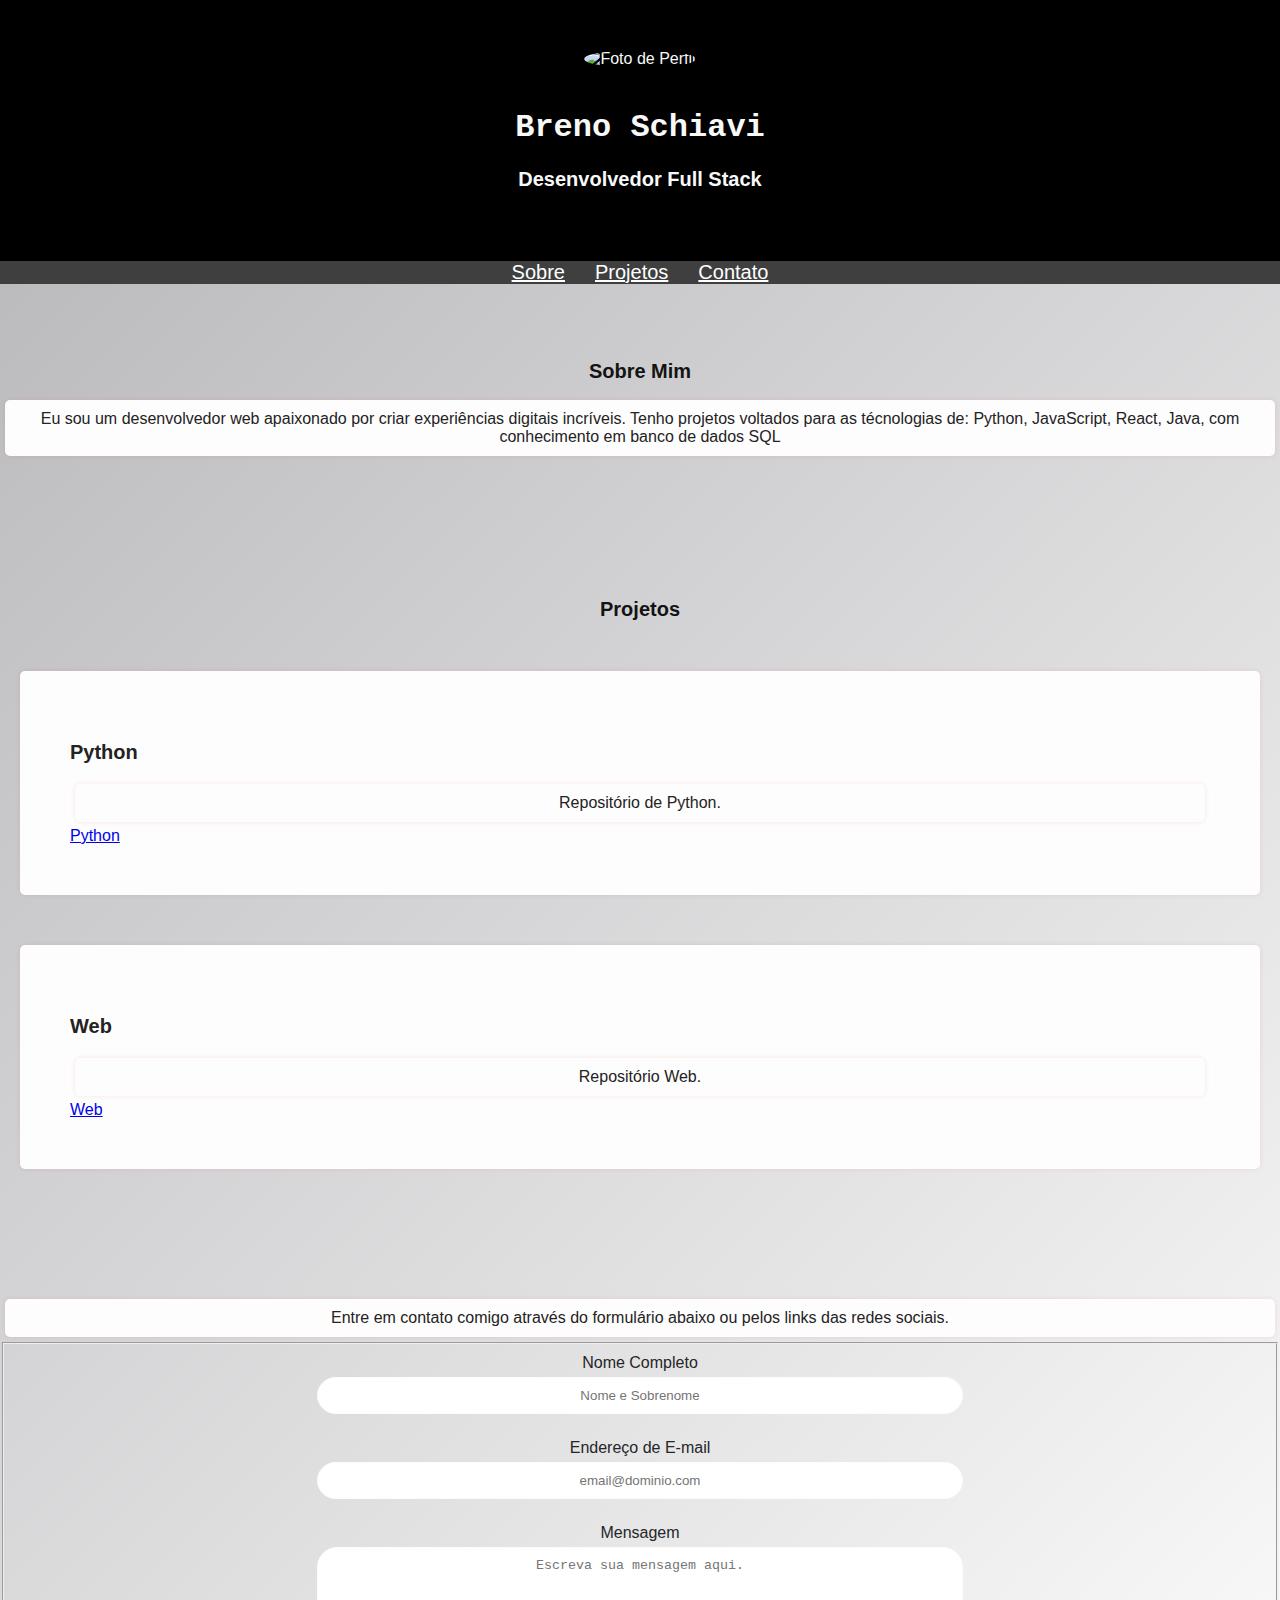
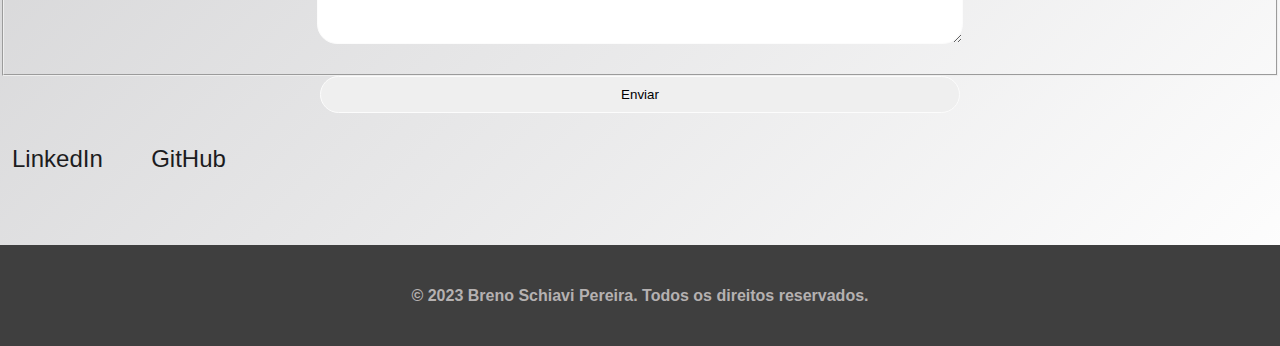
==== commit b8ea23c0: "1" ====
--- a/index.html
+++ b/index.html
@@ -1,564 +1,86 @@
 <!DOCTYPE html>
-<html lang="pt-BR">
-  <head>
-    <link rel="preconnect" href="https://fonts.googleapis.com" />
-    <link rel="preconnect" href="https://fonts.gstatic.com" crossorigin />
+<html lang="pt-br">
+<head>
+    <meta charset="UTF-8">
+    <meta name="viewport" content="width=device-width, initial-scale=1.0">
+    <link rel="stylesheet" href="styles.css">
+    <title>Breno Schiavi - Portfólio</title>
+</head>
+<body>
 
-    <meta charset="UTF-8" />
-    <meta name="viewport" content="width=device-width, initial-scale=1.0" />
-    <meta http-equiv="X-UA-Compatible" content="IE=edge" />
-    <meta name="description" content="Portifólio de Breno Schiavi, desenvolvedor web Front-end" />
-    <meta name="author" content="Breno Schiavi" />
-    <meta property="og:description" content="Portifólio de Breno Schiavi, desenvolvedor web Front-end" />
-    <meta property="og:image" content="C:\Users\breno\GitBreno\brenoschiavi.github.io\portifolio\assets\images" alt="Foto de Perfil" />
-    <meta property="og:type" content="website" />
-    <meta name="keywords" content="developer, programação, dev, desenvolvedor, programador, html, css, javascript, nodejs, reactjs, react, github, frontend, front-end" />
-    <meta name="robots" content="index" />
+    <header>
+        <img src="https://lh3.googleusercontent.com/pw/[base64]w189-h194-s-no-gm?authuser=0" alt="Foto de Perfil">
+        <h1>Breno Schiavi</h1>
+        <h3>Desenvolvedor Full Stack</h3>
+    </header>
 
-    <link
-      href="https://fonts.googleapis.com/css2?family=DM+Sans&family=Gemunu+Libre:wght@200&display=swap"
-      rel="stylesheet"
-    />
-
-    <link
-      rel="shortcut icon"
-      href="./assets/icons/favicon.png"
-      type="image/x-icon"
-    />
-    <link rel="stylesheet" href="./assets/css/style.css" />
-    <script src="https://unpkg.com/scrollreveal"></script>
-    <script type="module" src="./assets/js/main.js" defer></script>
-
-    <title>Breno // Portifólio</title>
-  </head>
-  <body>
-    <nav id="navigation">
-      <div class="wrapper">
-        <a class="logo close" href="#home"> BrenoSchiavi </a>
-
-        <div class="menu">
-          <ul>
-            <li>
-              <a id="aboutNav" class="close" href="#about">Sobre mim</a>
-            </li>
-            <li>
-              <a id="projectsNav" class="close" href="#projects">Projetos</a>
-            </li>
-            <li>
-              <a id="knowledgeNav" class="close" href="#knowledge"
-                >Conhecimentos</a
-              >
-            </li>
-            <li>
-              <a id="contactNav" class="close" href="#contact">Fale comigo</a>
-            </li>
-          </ul>
-
-          <ul class="social-links">
-            <li>
-              <a
-                href="https://instagram.com/BrenoSchiavi"
-                title="Instagram"
-                target="_blank"
-                ><svg
-                  width="24"
-                  height="24"
-                  viewBox="0 0 24 24"
-                  fill="none"
-                  xmlns="http://www.w3.org/2000/svg"
-                >
-                  <path
-                    d="M17 1.99997H7C4.23858 1.99997 2 4.23855 2 6.99997V17C2 19.7614 4.23858 22 7 22H17C19.7614 22 22 19.7614 22 17V6.99997C22 4.23855 19.7614 1.99997 17 1.99997Z"
-                    stroke="#FFFAF1"
-                    stroke-width="2"
-                    stroke-linecap="round"
-                    stroke-linejoin="round"
-                  />
-                  <path
-                    d="M15.9997 11.3701C16.1231 12.2023 15.981 13.0523 15.5935 13.7991C15.206 14.5459 14.5929 15.1515 13.8413 15.5297C13.0898 15.908 12.2382 16.0397 11.4075 15.906C10.5768 15.7723 9.80947 15.3801 9.21455 14.7852C8.61962 14.1903 8.22744 13.4229 8.09377 12.5923C7.96011 11.7616 8.09177 10.91 8.47003 10.1584C8.84829 9.40691 9.45389 8.7938 10.2007 8.4063C10.9475 8.0188 11.7975 7.87665 12.6297 8.00006C13.4786 8.12594 14.2646 8.52152 14.8714 9.12836C15.4782 9.73521 15.8738 10.5211 15.9997 11.3701Z"
-                    stroke="#FFFAF1"
-                    stroke-width="2"
-                    stroke-linecap="round"
-                    stroke-linejoin="round"
-                  />
-                  <path
-                    d="M17.5 6.49997H17.51"
-                    stroke="#FFFAF1"
-                    stroke-width="2"
-                    stroke-linecap="round"
-                    stroke-linejoin="round"
-                  />
-                </svg>
-              </a>
-            </li>
-            <li>
-              <a
-                href="https://github.com/BrenoSchiavi"
-                title="Github"
-                target="_blank"
-                ><svg
-                  xmlns="http://www.w3.org/2000/svg"
-                  viewBox="0 0 24 24"
-                  width="24"
-                  height="24"
-                >
-                  <path fill="none" d="M0 0h24v24H0z" />
-                  <path
-                    d="M12 2C6.475 2 2 6.475 2 12a9.994 9.994 0 0 0 6.838 9.488c.5.087.687-.213.687-.476 0-.237-.013-1.024-.013-1.862-2.512.463-3.162-.612-3.362-1.175-.113-.288-.6-1.175-1.025-1.413-.35-.187-.85-.65-.013-.662.788-.013 1.35.725 1.538 1.025.9 1.512 2.338 1.087 2.912.825.088-.65.35-1.087.638-1.337-2.225-.25-4.55-1.113-4.55-4.938 0-1.088.387-1.987 1.025-2.688-.1-.25-.45-1.275.1-2.65 0 0 .837-.262 2.75 1.026a9.28 9.28 0 0 1 2.5-.338c.85 0 1.7.112 2.5.337 1.912-1.3 2.75-1.024 2.75-1.024.55 1.375.2 2.4.1 2.65.637.7 1.025 1.587 1.025 2.687 0 3.838-2.337 4.688-4.562 4.938.362.312.675.912.675 1.85 0 1.337-.013 2.412-.013 2.75 0 .262.188.574.688.474A10.016 10.016 0 0 0 22 12c0-5.525-4.475-10-10-10z"
-                    fill="rgba(255,255,255,1)"
-                  />
-                </svg>
-              </a>
-            </li>
-            <li>
-              <a
-                href="https://linkedin.com/in/BrenoSchiavi"
-                title="LinkedIn"
-                target="_blank"
-                ><svg
-                  xmlns="http://www.w3.org/2000/svg"
-                  viewBox="0 0 24 24"
-                  width="24"
-                  height="24"
-                >
-                  <path fill="none" d="M0 0h24v24H0z" />
-                  <path
-                    d="M6.94 5a2 2 0 1 1-4-.002 2 2 0 0 1 4 .002zM7 8.48H3V21h4V8.48zm6.32 0H9.34V21h3.94v-6.57c0-3.66 4.77-4 4.77 0V21H22v-7.93c0-6.17-7.06-5.94-8.72-2.91l.04-1.68z"
-                    fill="rgba(255,255,255,1)"
-                  />
-                </svg>
-              </a>
-            </li>
-            <li>
-              <a
-                href="https://twitter.com/BrenoSchiavi"
-                title="Twitter"
-                target="_blank"
-                ><svg
-                  xmlns="http://www.w3.org/2000/svg"
-                  viewBox="0 0 24 24"
-                  width="24"
-                  height="24"
-                >
-                  <path fill="none" d="M0 0h24v24H0z" />
-                  <path
-                    d="M22.162 5.656a8.384 8.384 0 0 1-2.402.658A4.196 4.196 0 0 0 21.6 4c-.82.488-1.719.83-2.656 1.015a4.182 4.182 0 0 0-7.126 3.814 11.874 11.874 0 0 1-8.62-4.37 4.168 4.168 0 0 0-.566 2.103c0 1.45.738 2.731 1.86 3.481a4.168 4.168 0 0 1-1.894-.523v.052a4.185 4.185 0 0 0 3.355 4.101 4.21 4.21 0 0 1-1.89.072A4.185 4.185 0 0 0 7.97 16.65a8.394 8.394 0 0 1-6.191 1.732 11.83 11.83 0 0 0 6.41 1.88c7.693 0 11.9-6.373 11.9-11.9 0-.18-.005-.362-.013-.54a8.496 8.496 0 0 0 2.087-2.165z"
-                    fill="rgba(255,255,255,1)"
-                  />
-                </svg>
-              </a>
-            </li>
-          </ul>
-        </div>
-
-        <button
-          aria-expanded="false"
-          aria-label="Abrir menu"
-          class="open-menu open"
-        >
-          <svg
-            width="40"
-            height="40"
-            viewBox="0 0 40 40"
-            fill="none"
-            xmlns="http://www.w3.org/2000/svg"
-          >
-            <path
-              d="M10 20H30"
-              stroke="#00856F"
-              stroke-width="2"
-              stroke-linecap="round"
-              stroke-linejoin="round"
-            />
-            <path
-              d="M10 12H30"
-              stroke="#00856F"
-              stroke-width="2"
-              stroke-linecap="round"
-              stroke-linejoin="round"
-            />
-            <path
-              d="M18 28L30 28"
-              stroke="#00856F"
-              stroke-width="2"
-              stroke-linecap="round"
-              stroke-linejoin="round"
-            />
-          </svg>
-        </button>
-
-        <button
-          aria-expanded="true"
-          aria-label="Fechar menu"
-          class="close-menu close"
-        >
-          <svg
-            width="40"
-            height="40"
-            viewBox="0 0 40 40"
-            fill="none"
-            xmlns="http://www.w3.org/2000/svg"
-          >
-            <path
-              d="M30 10L10 30M10 10L30 30"
-              stroke="#FFFAF1"
-              stroke-width="2"
-              stroke-linecap="round"
-              stroke-linejoin="round"
-            />
-          </svg>
-        </button>
-      </div>
+    <nav>
+        <ul>
+            <li><a href="#sobre">Sobre</a></li>
+            <li><a href="#projetos">Projetos</a></li>
+            <li><a href="#contato">Contato</a></li>
+        </ul>
     </nav>
 
-    <section id="home">
-      <div class="wrapper">
-        <div class="col-a">
-          <header>
-            <h4>Hello world 👋🏾</h4>
-            <h1>Eu sou Breno,</h1>
-          </header>
-          <div class="content">
-            <p class="line typing">Desenvolvedor Web Front-end.</p>
-            <a class="button" href="#contact"> Fale comigo </a>
-          </div>
-        </div>
-
-        <div class="col-b">
-          <img
-            src="assets/images/notebook.png"
-            alt="Imagem de um notebook."
-            id="notebook-1"
-          />
-          <img
-            src="assets/images/notebook-2.png"
-            alt="Imagem de um notebook com tela quebrada"
-            id="notebook-2"
-          />
-          <img
-            src="assets/images/notebook-2-white.png"
-            alt="Imagem de um notebook com tela quebrada"
-            id="notebook-2-white"
-          />
-          <img
-            src="./assets/images/vidro.png"
-            alt="Imagem de estilhaços de vidro com os ícones de HTML5, CSS3 e JavaScript por cima."
-            id="vidro"
-          />
-        </div>
-      </div>
+    <section id="sobre">
+        <h2>Sobre Mim</h2>
+        <p>Eu sou um desenvolvedor web apaixonado por criar experiências digitais incríveis. Tenho projetos voltados para as técnologias de: Python, JavaScript, React, Java, com conhecimento em banco de dados SQL</p>
     </section>
 
-    <section id="about">
-      <div class="wrapper">
-        <div class="col-a">
-          <header>
-            <h2>Sobre mim</h2>
-          </header>
-          <div class="content">
-            <p>
-              Me chamo Breno Schiavi, graduando no curso de Sistemas de
-              Informação pela UFRRJ e desenvolvedor web Front-end. Desenvolvo páginas e sistemas web responsívos e de layout atrativo. Tenho uma trajetória de cerca de 4 anos
-              trabalhando com suporte técnico e manutenção de computadores, o
-              que me tornou um profissional dedicado e organizado. Hoje na área de desenvolvimento vivo o aprendizado continuo, focando em tecnologias JavaScript. Busco oportunidades no mercado como dev e, em um futuro próximo, viso me tornar um desenvolvedor Full Stack.
-            </p>
-          </div>
+    <section id="projetos">
+        <h2>Projetos</h2>
+        <div class="project">
+            <h3>Python</h3>
+            <p>Repositório de Python.</p>
+            <a href="https://github.com/brenoschiavi/Python" target="_blank">Python</a>
         </div>
-
-        <div class="col-b">
-          <img
-            src="./assets/images/imagem-de-Breno-vestindo-camisa-social-branca-e-sorrindo-com-plantas-no-fundo.png"
-            alt="Imagem de Breno vestindo camisa social branca e sorrindo com plantas no fundo"
-          />
+        <div class="project">
+            <h3>Web</h3>
+            <p>Repositório Web.</p>
+            <a href="https://github.com/brenoschiavi/Web" target="_blank">Web</a>
         </div>
-      </div>
+        <!-- Adicione mais projetos conforme necessário -->
     </section>
 
-    <section id="projects">
-      <div class="wrapper"></div>
-    </section>
+<!-- ... (código anterior) ... -->
 
-    <section id="knowledge">
-      <div class="wrapper">
-        <header>
-          <h2>Conhecimentos</h2>
-        </header>
-        <div class="content">
-          <div class="cards">
-            <div class="card">
-              <img src="./assets/images/html.png" alt="Ícone do HTML5." />
+<section id="contato">
 
-              <h3>HTML5</h3>
-              <p>
-                HTML5 é uma linguagem de marcação de hipertexto, que usamos para
-                marcar os elementos da página e construí-la.
-              </p>
-            </div>
-            <div class="card">
-              <img src="./assets/images/css.png" alt="Ícone do CSS3." />
+    <p>Entre em contato comigo através do formulário abaixo ou pelos links das redes sociais.</p>
+    
+    <form id="fs-frm" name="simple-contact-form" accept-charset="utf-8" action="https://formspree.io/f/xdoqnqze" method="post">
+        <fieldset id="fs-frm-inputs">
 
-              <h3>CSS3</h3>
-              <p>
-                CSS3 é uma linguagem de estilo usada para descrever a
-                apresentação dos elementos da página os estilizando.
-              </p>
-            </div>
-            <div class="card">
-              <img src="./assets/images/js.png" alt="Ícone do Javascript." />
+            <label for="full-name">Nome Completo</label>
+            <input type="text" name="name" id="full-name" placeholder="Nome e Sobrenome" required="">
+            <label for="email-address">Endereço de E-mail</label>
+            <input type="email" name="_replyto" id="email-address" placeholder="email@dominio.com" required="">
+            <label for="message">Mensagem</label>
+            <textarea rows="5" name="message" id="message" placeholder="Escreva sua mensagem aqui." required=""></textarea>
+            <input type="hidden" name="_subject" id="email-subject" value="Envio de Formulário de Contato">
+        </fieldset>
+        <input type="submit" value="Enviar">
+    </form>
+    
+      
+    <div class="social-links">
+        <a href="https://www.linkedin.com/in/brenoschiavi/" target="_blank">LinkedIn</a>
+        <a href="https://github.com/brenoschiavi" target="_blank">GitHub</a>
+        <!-- Adicione mais links de redes sociais conforme necessário -->
+    </div>
+</section>
 
-              <h3>JavaScript</h3>
-              <p>
-                JavaScript é uma linguagem de programação interpretada usada no
-                desenvolvimento web para descrever funcionalidades e
-                comportamentos da página.
-              </p>
-            </div>
-          </div>
-        </div>
-      </div>
-    </section>
+<!-- ... (código posterior) ... -->
 
-    <section id="contact">
-      <div class="wrapper">
-        <div class="col-a">
-          <header>
-            <h2>Fale comigo!</h2>
-          </header>
-          <div class="content">
-            <ul>
-              <li>
-                <a href="mailto: BrenoSchiavi@gmail.com" title="Enviar e-mail">
-                  <svg
-                    width="24"
-                    height="24"
-                    viewBox="0 0 24 24"
-                    fill="none"
-                    xmlns="http://www.w3.org/2000/svg"
-                  >
-                    <path
-                      d="M4 4H20C21.1 4 22 4.9 22 6V18C22 19.1 21.1 20 20 20H4C2.9 20 2 19.1 2 18V6C2 4.9 2.9 4 4 4Z"
-                      stroke="#00856F"
-                      stroke-width="2"
-                      stroke-linecap="round"
-                      stroke-linejoin="round"
-                    />
-                    <path
-                      d="M22 6L12 13L2 6"
-                      stroke="#00856F"
-                      stroke-width="2"
-                      stroke-linecap="round"
-                      stroke-linejoin="round"
-                    />
-                  </svg>
 
-                  BrenoSchiavi@gmail.com
-                </a>
-              </li>
-              <li>
-                <a href="tel:+5521971602369" title="Fazer ligação"
-                  ><img
-                    src="./assets/icons/celular.svg"
-                    alt="Ícone de celular."
-                    id="cel"
-                  />
-                  +55 21 97160-2369</a
-                >
-              </li>
-            </ul>
 
-            <a
-              class="button"
-              title="Me chama no zap!"
-              href="https://api.whatsapp.com/send?phone=5521971602369&text=Fala,%20Breno!%20Vim%20do%20teu%20portifólio,%20quero%20trabalhar%20contigo!"
-              target="_blank"
-            >
-              <svg
-                width="24"
-                height="24"
-                viewBox="0 0 24 24"
-                fill="none"
-                xmlns="http://www.w3.org/2000/svg"
-              >
-                <path
-                  d="M16.6 14.0001C16.4 13.9001 15.1 13.3001 14.9 13.2001C14.7 13.1001 14.5 13.1001 14.3 13.3001C14.1 13.5001 13.7 14.1001 13.5 14.3001C13.4 14.5001 13.2 14.5001 13 14.4001C12.3 14.1001 11.6 13.7001 11 13.2001C10.5 12.7001 10 12.1001 9.6 11.5001C9.5 11.3001 9.6 11.1001 9.7 11.0001C9.8 10.9001 9.9 10.7001 10.1 10.6001C10.2 10.5001 10.3 10.3001 10.3 10.2001C10.4 10.1001 10.4 9.9001 10.3 9.8001C10.2 9.7001 9.7 8.5001 9.5 8.0001C9.4 7.3001 9.2 7.3001 9 7.3001C8.9 7.3001 8.7 7.3001 8.5 7.3001C8.3 7.3001 8 7.5001 7.9 7.6001C7.3 8.2001 7 8.9001 7 9.7001C7.1 10.6001 7.4 11.5001 8 12.3001C9.1 13.9001 10.5 15.2001 12.2 16.0001C12.7 16.2001 13.1 16.4001 13.6 16.5001C14.1 16.7001 14.6 16.7001 15.2 16.6001C15.9 16.5001 16.5 16.0001 16.9 15.4001C17.1 15.0001 17.1 14.6001 17 14.2001C17 14.2001 16.8 14.1001 16.6 14.0001ZM19.1 4.9001C15.2 1.0001 8.9 1.0001 5 4.9001C1.8 8.1001 1.2 13.0001 3.4 16.9001L2 22.0001L7.3 20.6001C8.8 21.4001 10.4 21.8001 12 21.8001C17.5 21.8001 21.9 17.4001 21.9 11.9001C22 9.3001 20.9 6.8001 19.1 4.9001ZM16.4 18.9001C15.1 19.7001 13.6 20.2001 12 20.2001C10.5 20.2001 9.1 19.8001 7.8 19.1001L7.5 18.9001L4.4 19.7001L5.2 16.7001L5 16.4001C2.6 12.4001 3.8 7.4001 7.7 4.9001C11.6 2.4001 16.6 3.7001 19 7.5001C21.4 11.4001 20.3 16.5001 16.4 18.9001Z"
-                  fill="white"
-                />
-              </svg>
-              WhatsApp
-            </a>
-          </div>
-        </div>
 
-        <div class="col-b">
-          <img src="./assets/images/celular-2.png" alt="Ícone de celular." />
-        </div>
-      </div>
-    </section>
-
-    <a id="backToTopButton" title="Voltar ao topo" href="#home">
-      <svg
-        width="40"
-        height="40"
-        viewBox="0 0 40 40"
-        fill="none"
-        xmlns="http://www.w3.org/2000/svg"
-      >
-        <circle cx="20" cy="20" r="20" fill="#00856F" />
-        <path
-          d="M20 27V13"
-          stroke="white"
-          stroke-width="2"
-          stroke-linecap="round"
-          stroke-linejoin="round"
-        />
-        <path
-          d="M13 20L20 13L27 20"
-          stroke="white"
-          stroke-width="2"
-          stroke-linecap="round"
-          stroke-linejoin="round"
-        />
-      </svg>
-    </a>
-
+<!-- ... (código posterior) ... -->
     <footer>
-      <div class="wrapper">
-        <div class="col-a">
-          <a class="logo" href="#home"> BrenoSchiavi </a>
-
-          <p>
-            ©2022 por Breno Schiavi. <br />
-            Todos os direitos reservados.
-          </p>
-        </div>
-
-        <div class="col-b">
-          <ul class="social-links">
-            <li>
-              <a
-                href="https://instagram.com/BrenoSchiavi"
-                title="Instagram"
-                target="_blank"
-                ><svg
-                  width="24"
-                  height="24"
-                  viewBox="0 0 24 24"
-                  fill="none"
-                  xmlns="http://www.w3.org/2000/svg"
-                >
-                  <path
-                    d="M17 1.99997H7C4.23858 1.99997 2 4.23855 2 6.99997V17C2 19.7614 4.23858 22 7 22H17C19.7614 22 22 19.7614 22 17V6.99997C22 4.23855 19.7614 1.99997 17 1.99997Z"
-                    stroke="#FFFAF1"
-                    stroke-width="2"
-                    stroke-linecap="round"
-                    stroke-linejoin="round"
-                  />
-                  <path
-                    d="M15.9997 11.3701C16.1231 12.2023 15.981 13.0523 15.5935 13.7991C15.206 14.5459 14.5929 15.1515 13.8413 15.5297C13.0898 15.908 12.2382 16.0397 11.4075 15.906C10.5768 15.7723 9.80947 15.3801 9.21455 14.7852C8.61962 14.1903 8.22744 13.4229 8.09377 12.5923C7.96011 11.7616 8.09177 10.91 8.47003 10.1584C8.84829 9.40691 9.45389 8.7938 10.2007 8.4063C10.9475 8.0188 11.7975 7.87665 12.6297 8.00006C13.4786 8.12594 14.2646 8.52152 14.8714 9.12836C15.4782 9.73521 15.8738 10.5211 15.9997 11.3701Z"
-                    stroke="#FFFAF1"
-                    stroke-width="2"
-                    stroke-linecap="round"
-                    stroke-linejoin="round"
-                  />
-                  <path
-                    d="M17.5 6.49997H17.51"
-                    stroke="#FFFAF1"
-                    stroke-width="2"
-                    stroke-linecap="round"
-                    stroke-linejoin="round"
-                  />
-                </svg>
-              </a>
-            </li>
-            <li>
-              <a
-                href="https://github.com/BrenoSchiavi"
-                title="Github"
-                target="_blank"
-                ><svg
-                  xmlns="http://www.w3.org/2000/svg"
-                  viewBox="0 0 24 24"
-                  width="24"
-                  height="24"
-                >
-                  <path fill="none" d="M0 0h24v24H0z" />
-                  <path
-                    d="M12 2C6.475 2 2 6.475 2 12a9.994 9.994 0 0 0 6.838 9.488c.5.087.687-.213.687-.476 0-.237-.013-1.024-.013-1.862-2.512.463-3.162-.612-3.362-1.175-.113-.288-.6-1.175-1.025-1.413-.35-.187-.85-.65-.013-.662.788-.013 1.35.725 1.538 1.025.9 1.512 2.338 1.087 2.912.825.088-.65.35-1.087.638-1.337-2.225-.25-4.55-1.113-4.55-4.938 0-1.088.387-1.987 1.025-2.688-.1-.25-.45-1.275.1-2.65 0 0 .837-.262 2.75 1.026a9.28 9.28 0 0 1 2.5-.338c.85 0 1.7.112 2.5.337 1.912-1.3 2.75-1.024 2.75-1.024.55 1.375.2 2.4.1 2.65.637.7 1.025 1.587 1.025 2.687 0 3.838-2.337 4.688-4.562 4.938.362.312.675.912.675 1.85 0 1.337-.013 2.412-.013 2.75 0 .262.188.574.688.474A10.016 10.016 0 0 0 22 12c0-5.525-4.475-10-10-10z"
-                    fill="rgba(255,255,255,1)"
-                  />
-                </svg>
-              </a>
-            </li>
-            <li>
-              <a
-                href="https://linkedin.com/in/BrenoSchiavi"
-                title="LinkedIn"
-                target="_blank"
-                ><svg
-                  xmlns="http://www.w3.org/2000/svg"
-                  viewBox="0 0 24 24"
-                  width="24"
-                  height="24"
-                >
-                  <path fill="none" d="M0 0h24v24H0z" />
-                  <path
-                    d="M6.94 5a2 2 0 1 1-4-.002 2 2 0 0 1 4 .002zM7 8.48H3V21h4V8.48zm6.32 0H9.34V21h3.94v-6.57c0-3.66 4.77-4 4.77 0V21H22v-7.93c0-6.17-7.06-5.94-8.72-2.91l.04-1.68z"
-                    fill="rgba(255,255,255,1)"
-                  />
-                </svg>
-              </a>
-            </li>
-            <li>
-              <a
-                href="https://twitter.com/BrenoSchiavi"
-                title="Twitter"
-                target="_blank"
-                ><svg
-                  xmlns="http://www.w3.org/2000/svg"
-                  viewBox="0 0 24 24"
-                  width="24"
-                  height="24"
-                >
-                  <path fill="none" d="M0 0h24v24H0z" />
-                  <path
-                    d="M22.162 5.656a8.384 8.384 0 0 1-2.402.658A4.196 4.196 0 0 0 21.6 4c-.82.488-1.719.83-2.656 1.015a4.182 4.182 0 0 0-7.126 3.814 11.874 11.874 0 0 1-8.62-4.37 4.168 4.168 0 0 0-.566 2.103c0 1.45.738 2.731 1.86 3.481a4.168 4.168 0 0 1-1.894-.523v.052a4.185 4.185 0 0 0 3.355 4.101 4.21 4.21 0 0 1-1.89.072A4.185 4.185 0 0 0 7.97 16.65a8.394 8.394 0 0 1-6.191 1.732 11.83 11.83 0 0 0 6.41 1.88c7.693 0 11.9-6.373 11.9-11.9 0-.18-.005-.362-.013-.54a8.496 8.496 0 0 0 2.087-2.165z"
-                    fill="rgba(255,255,255,1)"
-                  />
-                </svg>
-              </a>
-            </li>
-          </ul>
-        </div>
-      </div>
+        <h4>&copy; 2023 Breno Schiavi Pereira. Todos os direitos reservados.</h4>
     </footer>
 
-    <div id="toggle">
-      <input type="checkbox" id="sw-checkbox" />
-      <label for="sw-checkbox" title="Mudar tema">
-        <svg
-          xmlns="http://www.w3.org/2000/svg"
-          viewBox="0 0 24 24"
-          width="20"
-          height="20"
-        >
-          <path fill="none" d="M0 0h24v24H0z" />
-          <path
-            d="M11.38 2.019a7.5 7.5 0 1 0 10.6 10.6C21.662 17.854 17.316 22 12.001 22 6.477 22 2 17.523 2 12c0-5.315 4.146-9.661 9.38-9.981z"
-          />
-        </svg>
-        <svg
-          xmlns="http://www.w3.org/2000/svg"
-          viewBox="0 0 24 24"
-          width="20"
-          height="20"
-        >
-          <path fill="none" d="M0 0h24v24H0z" />
-          <path
-            d="M12 18a6 6 0 1 1 0-12 6 6 0 0 1 0 12zM11 1h2v3h-2V1zm0 19h2v3h-2v-3zM3.515 4.929l1.414-1.414L7.05 5.636 5.636 7.05 3.515 4.93zM16.95 18.364l1.414-1.414 2.121 2.121-1.414 1.414-2.121-2.121zm2.121-14.85l1.414 1.415-2.121 2.121-1.414-1.414 2.121-2.121zM5.636 16.95l1.414 1.414-2.121 2.121-1.414-1.414 2.121-2.121zM23 11v2h-3v-2h3zM4 11v2H1v-2h3z"
-            fill="rgba(255,255,255,1)"
-          />
-        </svg>
-      </label>
-    </div>
-  </body>
+    <script src="script.js"></script>
+
+</body>
 </html>
--- a/styles.css
+++ b/styles.css
@@ -0,0 +1,143 @@
+body {
+    font-family: 'Arial', sans-serif;
+    margin: 0;
+    padding: 0;
+    background: linear-gradient(135deg, #b5b5b8, #ffffff); /* Gradiente azul para cinza */
+    color: #242222;
+}
+
+
+header {
+    background-color: #000000;
+    color: #f8f8f8;
+    text-align: center;
+    padding: 50px 0;
+}
+
+header img {
+    width: 200px; /* Ajuste conforme necessário */
+    border-radius: 50%; /* Para uma foto de perfil redonda */
+    margin-bottom: 20px;
+}
+
+
+nav a {
+    color: #ffffff;
+}
+
+nav {
+    background-color: #3f3f3f; /* Cor de fundo com transparência */
+}
+
+nav ul {
+    font-size: 20px;
+    list-style: none;
+    padding: 0;
+    margin: 0;
+    display: flex;
+    justify-content: center;
+}
+
+nav li {
+    margin: 0 15px;
+    font-size: 20px;
+    font-size: 20px;
+}
+
+
+
+section {
+    padding: 60px 0;
+}
+h1 {
+    text-align: center;
+    font-family: 'Courier New', Courier, monospace;
+}
+h2 {
+
+    color: rgb(20, 19, 19);
+    text-align: center;
+    font-size: 20px;
+}
+
+.project {
+    margin: 20px;
+    margin-top: 50px;
+    margin-bottom: 5px;
+    background-color: #fdfdfd;
+    padding: 50px;
+    border-radius: 5px;
+    box-shadow: 0 0 5px rgba(233, 20, 20, 0.1);
+}
+
+
+p {
+    margin-top: 2px;
+    margin-bottom: 20px;
+    background-color: #fdfdfd;
+    padding: 10px;
+    border-radius: 5px;
+    box-shadow: 0 0 5px rgba(233, 20, 20, 0.1);
+    text-align: center;
+    margin: 5px;
+}
+
+form label {
+    margin-top: 10px;
+    display: block;
+    margin-bottom: 10px;
+    color: #242628;
+    margin: 0 auto;
+    text-align: center;
+    padding: 5px;
+}
+
+form input,
+form textarea {
+    text-align: center; /* Centraliza o texto horizontalmente */
+    padding: 10px;
+    border: 1px solid #fcfcfc;
+    border-radius: 20px;
+    width: 50%;
+    margin: 0 auto; /* Centraliza a textarea horizontalmente */
+    display: block; /* Para garantir que as margens laterais automáticas funcionem */
+
+    /* Adiciona um pouco de espaço extra abaixo da textarea */
+    margin-bottom: 20px;
+}
+
+
+form button {
+    background-color: #fafafa;
+    color: #000000;
+    padding: 50px;
+    cursor: pointer;
+    border: none;
+    border-radius: 20px;
+    width: 10%;
+    box-sizing: border-box;
+}
+
+.social-links a {
+    display: inline-block;
+    padding: 2px;
+    margin: 10px;
+    margin-right: 30px;
+    color: #1c1c1e;
+    text-decoration: indianred;
+    font-size: 1.5em;
+}
+
+footer {
+    background-color: #3f3f3f;
+    color: #b5b1b1;
+    text-align: center;
+    padding: 20px 0;
+    
+}
+
+h3 {
+    font-size: 20px;
+}
+
+
